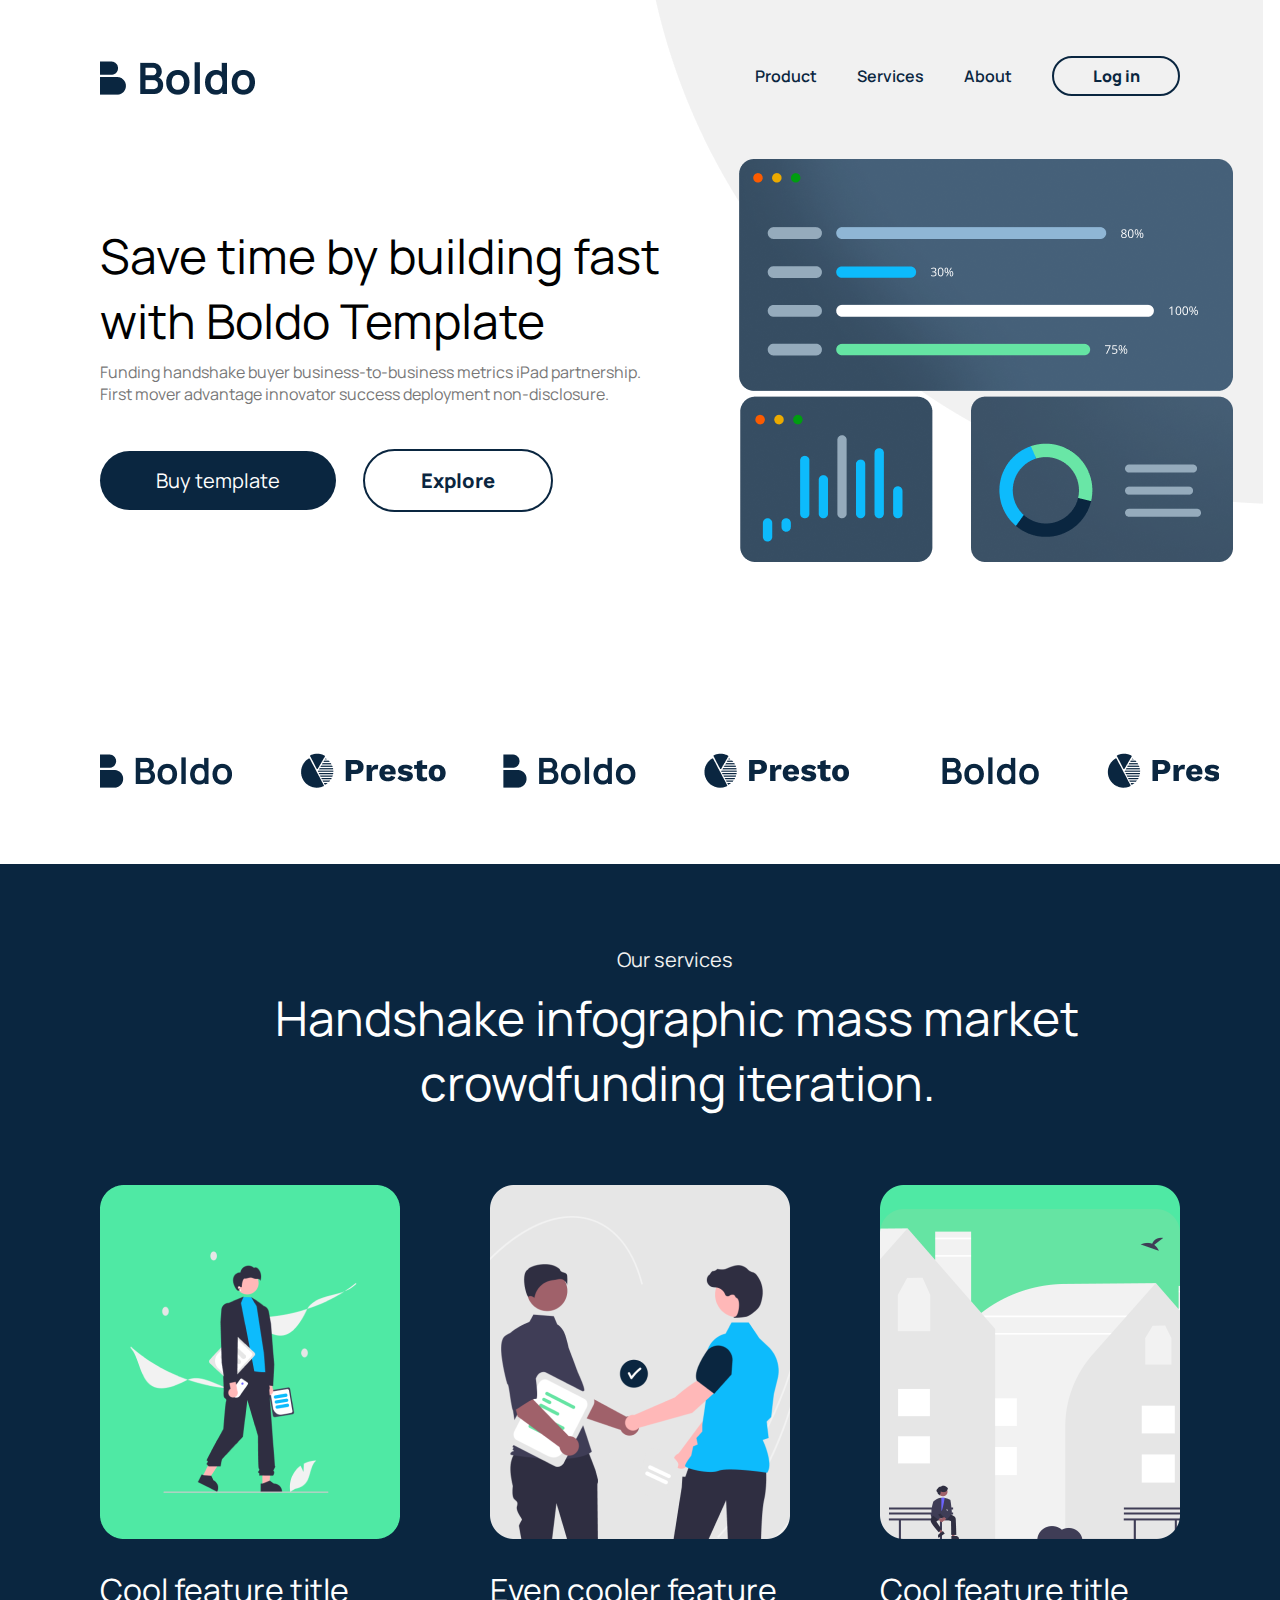
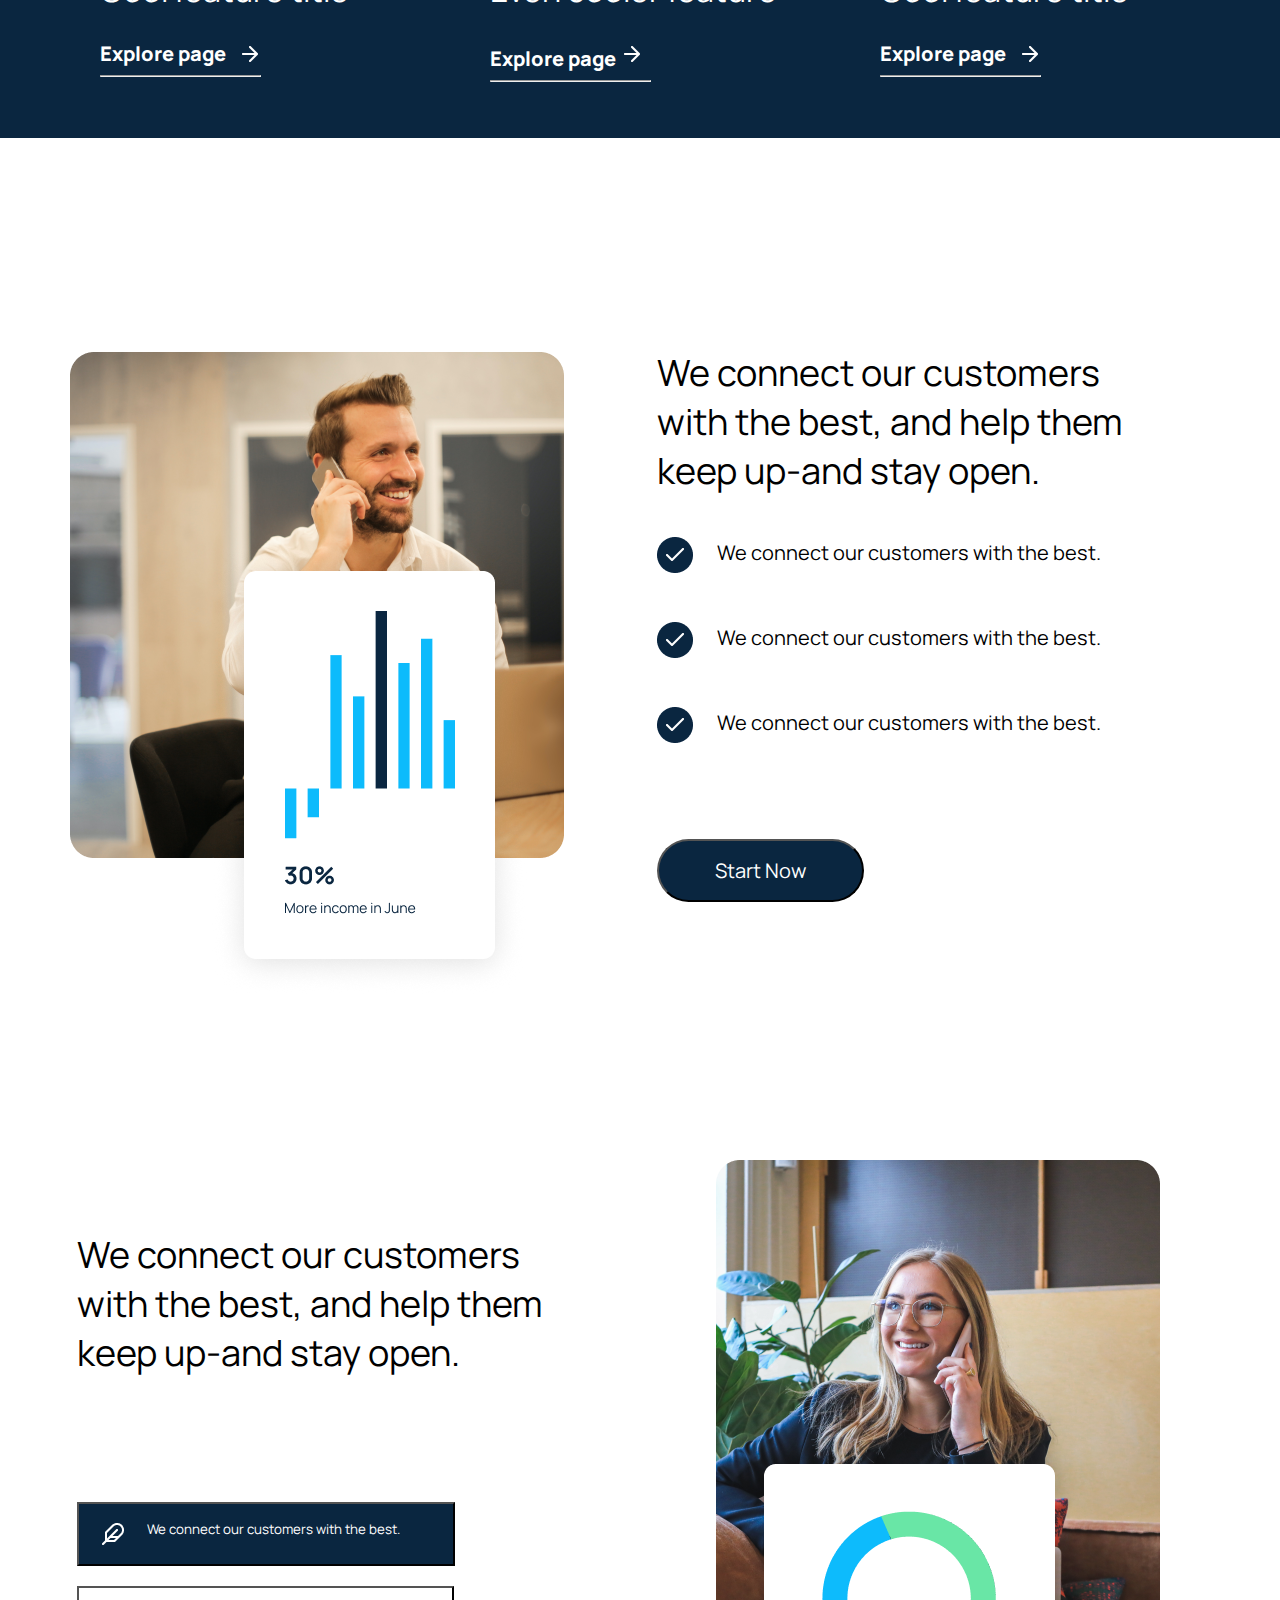
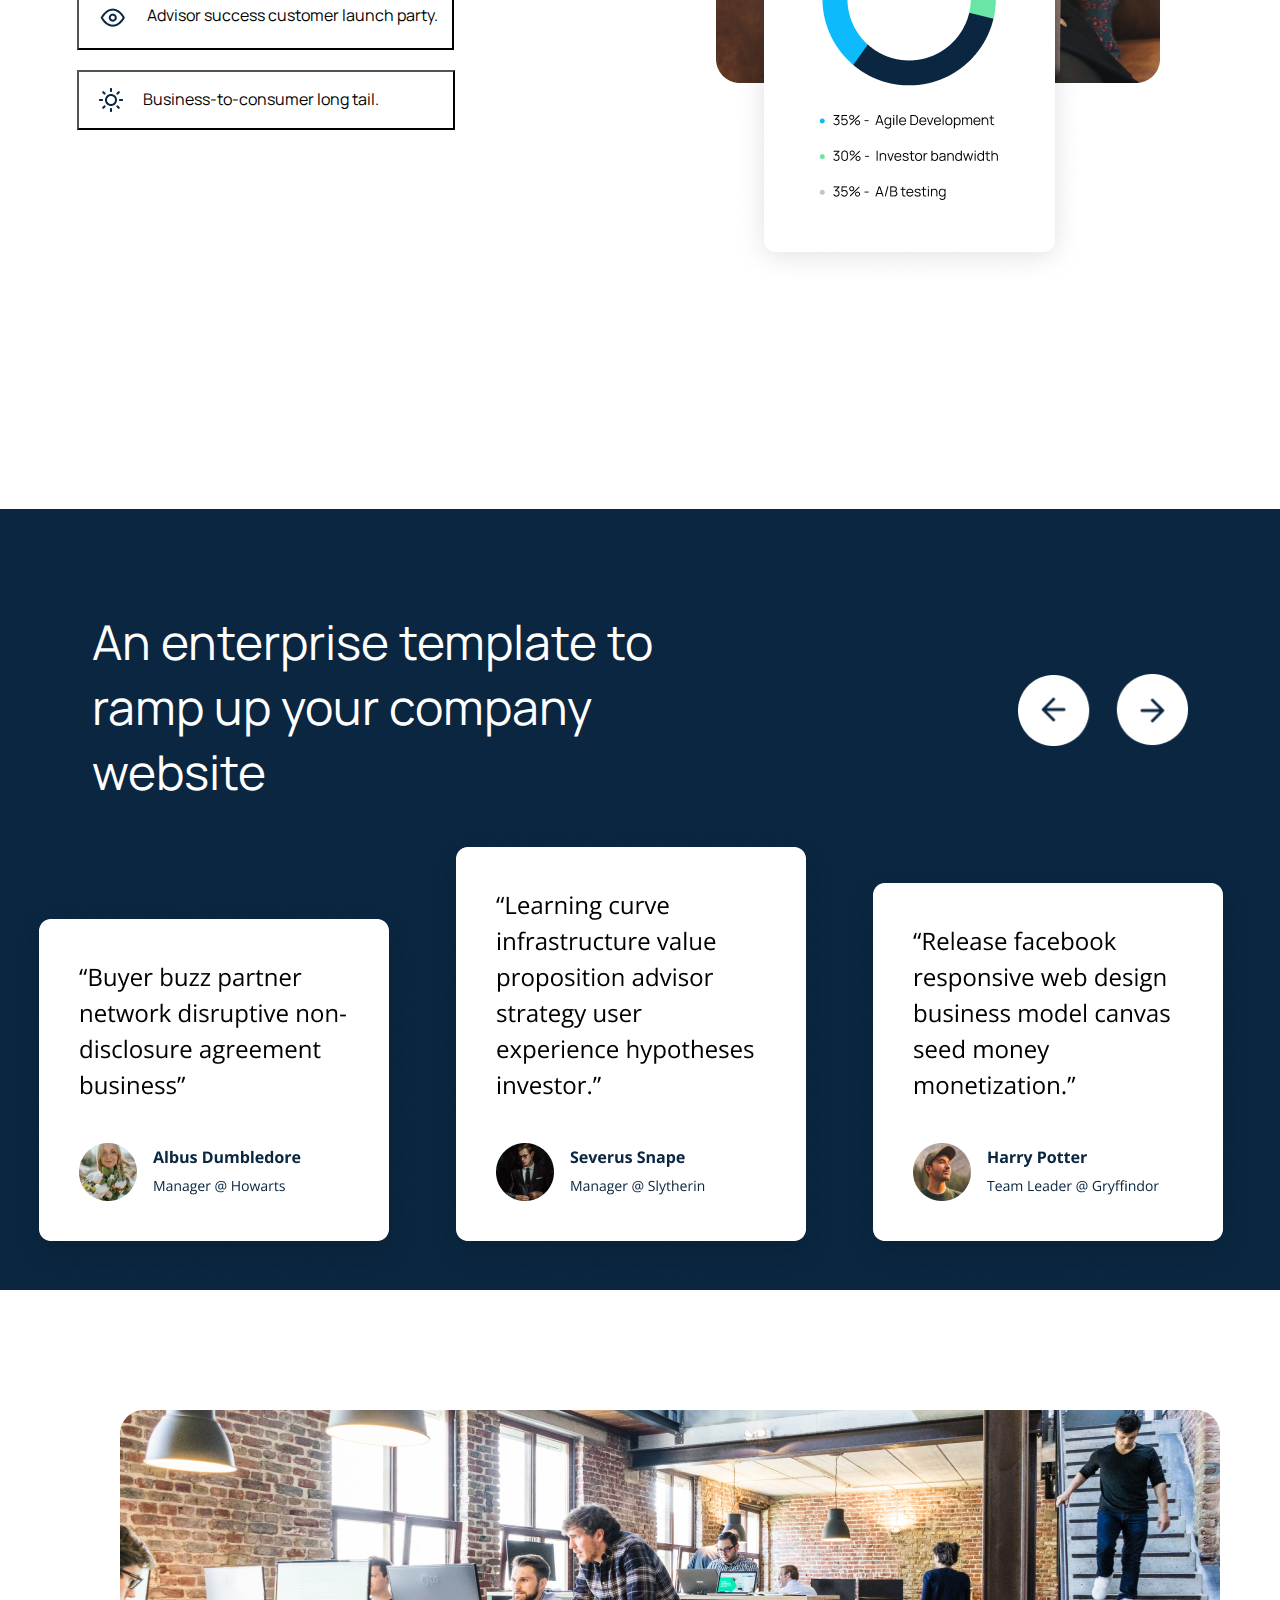
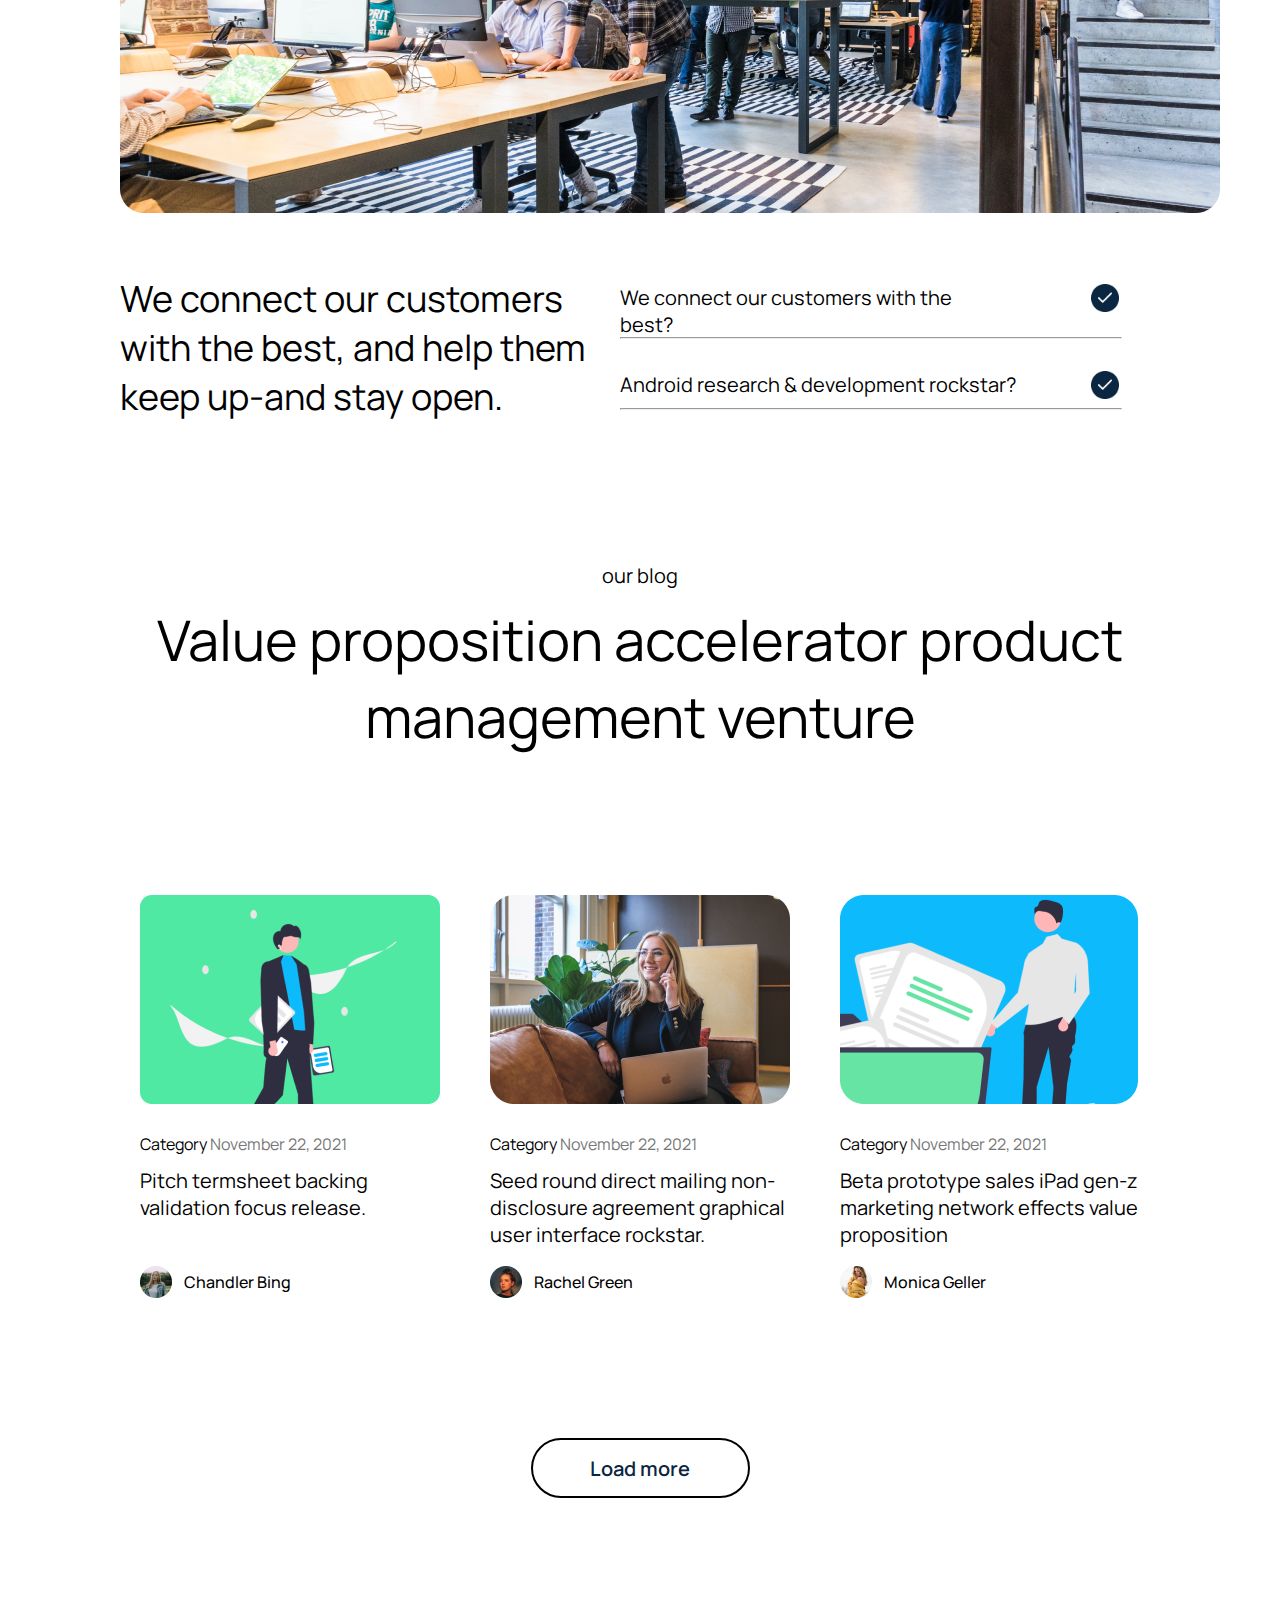
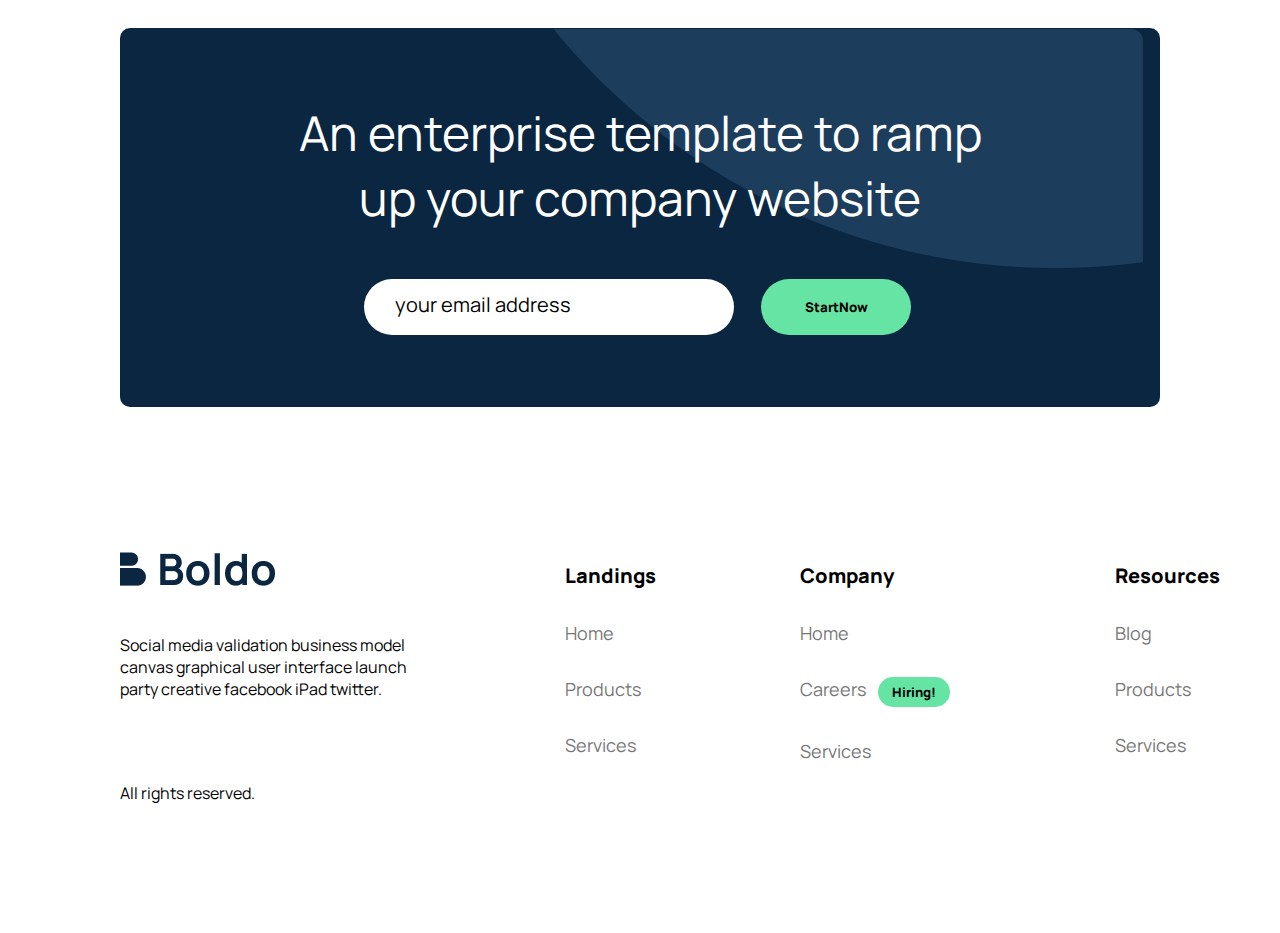
==== index.html @ 2d9e9929 "change file name" ====
<!DOCTYPE html>
<html lang="en">

<head>
    <meta charset="UTF-8">
    <meta name="viewport" content="width=device-width, initial-scale=1.0">
    <title>homepage</title>
    <link rel="stylesheet" href="boldo2.css">
</head>

<body>
    <header>
        <nav>
            <div class="main">
                <a href="baldo.html">
                    <img src="./img/Logo.png" alt="">
                </a>
                <div>
                    <ul>
                        <li><a href="boldoabout.html">Product</a></li>
                        <li><a href="#">Services</a></li>
                        <li><a href="#">About</a></li>
                        <button class="login">Log in</button>
                    </ul>
                </div>
            </div>
        </nav>
        <div class="class">
            <div class="template-info">
                <h4 class="bottom">Save time by building fast with Boldo Template</h4>
                <h6 class="description">Funding handshake buyer business-to-business metrics iPad partnership. First
                    mover advantage innovator success deployment non-disclosure.</h6>
                <div class="buttons">
                    <button class="btn-primary">Buy template</button>
                    <button class="btn-secondary"> <span class="Explore">Explore</span></button>
                </div>
            </div>
            <div class="Return">
                <div class="flex">
                    <img src="./img/percent.png" alt="">
                </div>
                <div class="fline">
                    <div class="About">
                        <img src="./img/blue-box.png" alt="" class="font">
                        <img src="./img/green-cricle.png" alt="" class="cricle">
                        <img src="./img/vector.png" alt="" class="vector">
                    </div>
                    <div class="img-flex ">
                        <img src="./img/frame-cricle.png" alt="">
                    </div>
                </div>
            </div>
        </div>
        <div class="none">
            <img src="./img/boldo-presto.png" alt="">
        </div>
    </header>
    <section class="backcolor">
        <div class="services">
            <div class="side">
                <h5 class="tool">Our services</h5>
                <h1 class="agree">Handshake infographic mass market crowdfunding iteration.</h1>
            </div>
        </div>
        <div class="option">
            <div class="">
                <img src="./img/feture.png" alt="">
                <h1 class="scott">Cool feature title</h1>
                <div class="deployment">
                    <h5 class="space">Explore page</h5>
                    <img src="./img/arrow-right.png" alt="" class="arrow">
                </div>
                <hr class="hr">

            </div>
            <div>
                <img src="./img/cooler-feature.png" alt="">
                <h1 class="scott">Even cooler feature</h1>
                <div class="deployment">
                    <h5 class="space">Explore page</ph5>
                    <img src="./img/arrow-right.png" alt="" class="arrow">
                </div>
                <hr class="hr">
            </div>

            <div>
                <img src="./img/Cool-feature .png" alt="">
                <h1 class="scott">Cool feature title</h1>
                <div class="deployment">
                    <h5 class="space">Explore page</h5>
                    <img src="./img/arrow-right.png" alt="" class="arrow">
                </div>
                <hr class="hr">
            </div>
        </div>
    </section>
    <section class="text-left">

        <div>
            <div class="customers">
                <span>
                    <img src="./img/Rectangle-speak.png" alt="" class="position">
                    <img src="./img/more-income.png" alt="" class="stay">
                </span>
                <span>
                    <h2 class="income">We connect our customers with the best, and help them keep up-and stay open.</h2>
                    <div class="atom">
                        <img src="./img/right.png" alt="" class="pb">
                        <h4 class="flexs"> We connect our customers with the best.</h4>
                    </div>
                    <div class="atom">
                        <img src="./img/right.png" alt="" class="pb">
                        <h4 class="flexs"> We connect our customers with the best.</h4>
                    </div>
                    <div class="atom">
                        <img src="./img/right.png" alt="" class="pb">
                        <h4 class="flexs"> We connect our customers with the best.</h4>
                    </div>
                    <button class="loginbt">Start Now</button>
                </span>
            </div>
        </div>

    </section>
    <br> <br>
    <br>
    <br>
    <section>
        <div class="margin">
            <div class="contect">
                <div>
                    <h4 class="customer">We connect our customers with the best, and help them keep up-and stay open.</h4>
                </div>
                <div>
                    <img src="./img/Group 281.png" alt="" class="alt">
                </div>
            </div>      
            <div class="relative">
                <button class="src"><img src="./img/star.png" alt="" class="seed">
                    <h4 class="best">We connect our customers with the
                        best.</h4>
                </button>

                <button class="Advisor"><img src="./img/blue-eyes.png" alt="" class="seed">
                    <h4 class="consumer">Advisor success customer launch party.</h4>
                </button>

                <button class="ask"><img src="./img/sun.png" alt="" class="seed">
                    <h4 class="consumer">Business-to-consumer long tail.</h4>
                </button>
            </div>
        </div>

    </section>
    <section class="group">
        <div class="png">
            <p class="ramp">An enterprise template to ramp up your company website</p>
            <img src="./img/arrow-left.png" alt="">

        </div>
        <div class="fix">
            <img src="./img/albus-dumbledore.png" alt="">
            <img src="./img/severus-snape.png" alt="">
            <img src="./img/harry-potter.png" alt="">
        </div>
    </section>
    <section class="logo">
        <div>
            <img src="./img/working-img.png" alt="">
        </div>
        <div class="bich">
            <div>
                <h5 class="our">We connect our customers with the best, and help them keep up-and stay open.</h5>

            </div>
            <div>
                <div class="best">
                    <h4 class="href">We connect our customers with the best?</h4>
                    <img src="./img/right.png" alt="" class="nav">

                </div>
                <hr class="linespace">
                <div class="best">
                    <h4 class="hrefs">Android research & development rockstar? </h4>
                    <img src="./img/right.png" alt="" class="naveber">

                </div>
                <hr class="linespace">
            </div>
        </div>
    </section>
    <section>
        <div>
            <span class="file ">
                <h4 class="top-size">our blog</h4>
                <h1 class="size">Value proposition accelerator product management venture</h1>
            </span>
        </div>
        <div class="style">
            <div class="styles">
                <img src="img/Category.png" alt="">
                <div class="topflex">
                    <span class="Pitch">Category</span>
                    <span class="focus">November 22, 2021</span>

                </div>
                <h4 class="part">Pitch termsheet backing validation focus release.</h4>

                <div class="bing">
                    <img src="img/chandler.png" alt="">
                    <span class="round">Chandler Bing</span>
                </div>
            </div>

            <div class="styles">

                <img src="img/Category-mam.png" alt="">
                <div class="topflex">
                    <span class="Pitch">Category</span>
                    <span class="focus">November 22, 2021</span>

                </div>
                <h6 class="part">Seed round direct mailing non-disclosure agreement graphical user interface rockstar.
                </h6>
                <div class="bing">
                    <img src="img/rachel-green.png" alt="">
                    <span class="round">Rachel Green</span>
                </div>
            </div>
            <div>

                <img src="img/article.png" alt="">
                <div class="topflex">
                    <span class="Pitch">Category</span>
                    <span class="focus">November 22, 2021</span>

                </div>
                <h6 class="part">Beta prototype sales iPad gen-z marketing network effects value proposition</h6>
                <div class="bing">
                    <img src="img/monica-geller.png" alt="">
                    <span class="round">Monica Geller</span>
                </div>
            </div>

        </div>
        <div class="contect1">
            <button class="Load-more">Load more</button>
        </div>
    </section>
    <section class="ramps">
        <div class="wrapper"></div>
        <div class="template">
            <span>
                <h1 class="website">An enterprise template to ramp up your company website</h1>
            </span>
            <div class="center">
                <span class="radius1">
                    <input type="your email address" placeholder="your email address" class="radius1">
                    <button class="radius2">StartNow</button>
                </span>
            </div>
        </div>
    </section>
    <footer class="aline-text">
        <div class="footer">
            <div class="Learninge">
                <a href="boldo2.html">
                    <img src="./img/Logo.png" alt="">
                </a>
                <p class="width-p">Social media validation business model canvas graphical user interface launch party
                    creative facebook iPad twitter.</p>
                <span>All rights reserved.</span>
            </div>
            <div class="top">
                <h2 class="padding">Landings</h2>
                <ul>
                    <li class="weight">Home</li>
                    <li class="weight">Products</li>
                    <li class="weight">Services</li>
                </ul>
            </div>
            <div class="top">
                <h2 class="padding">Company</h2>
                <ul>
                    <li class="weight"> Home</li>
                    <li class="weight aline3">Careers <span class="green-1"> Hiring!</span></li>
                    <li class="weight">Services</li>
                </ul>
            </div>
            <div class="top gap">
                <h2 class="padding">Resources</h2>
                <ul>
                    <li class="weight">Blog</li>
                    <li class="weight">Products</li>
                    <li class="weight">Services</li>
                </ul>
            </div>
        </div>
    </footer>
</body>

</html>
---- boldo2.css ----
@import url('https://fonts.googleapis.com/css2?family=Manrope:wght@200..800&display=swap');

* {
    font-family: "Manrope", sans-serif;
    font-weight: normal !important;
    margin: 0;
    padding: 0;
}
header {
    padding: 56px 100px;
    background-color: #ffffff;
    position: relative; 
}
.main {
    display: flex;
    justify-content: space-between;
    position: relative;
}

.main ul {
    display: flex;
    list-style: none;
    align-items: center;
}

.main ul li a{
    padding-right: 40px;
    margin-top: 5px;
    font-size: 16px;
    color:  #0A2640;
    text-decoration: none;
    font-weight: 600 !important;
}
 .services {
    justify-content: center;
    text-align: center;
    display: flex;
}
.side {
    width: 60%;
}
.tool {
    margin-bottom: 12px;
    font-size: 20px;
     color: #F1F1F1;
     margin-top: 82px;
    padding-left: 70px;
 }
 .agree {
    font-size: 48px;
    width: 842px;
    height: 144px;
    color: #FFFFFF;
}

 .logo h1 {
    font-size: 2rem;
    font-weight: bold;
}

.template-info{
    padding-top: 120px;
}
.buttons {
    margin-top: 2rem;
}

.btn-primary {
    padding: 16px 56px;
    background-color: #0A2640;;
    color: white;
    font-size: 20px;
    border-radius: 55px;
    border: none;
}

.btn-secondary {
    background-color: transparent;
    border: 2px solid #0A2640;
    color: #0A2640;
    padding: 16px 56px;
    border-radius: 44px;
    margin-left: 24px;
}
 
.aline{
    display: flex;
    justify-content: space-between;
    align-items: center;
    padding: 20px;
  
    color: white;
}  
.bottom{
    width: 567px;
    height: 138px;
    font-size: 48px;
    color: #000000;
}
.description{
    font-size: 16px;
    width: 555px;
    height: 56px;
    font-weight: 400 !important;
    color: #777777;
}
.fline{
    display: flex;
    justify-content: space-between;
}
.font{
    position:absolute;
}
.cricle{
    position: relative;
    top: -78px;
    left: 16px;

}
.vector{
    position: relative;
    top: 38.58px;
    right: 27.9px;
}
.font{
    margin-left: 1px;
}
.class{
display: flex;
}
.login{
    border: 2px solid #0A2640;
    border-radius: 24px;
    height: 40px;
    width: 128px;
    font-size: 16px;
    font-weight: 800 !important;
    color: #0A2640;
    background-color: transparent;
}
.flex{
    padding-top: 56px;
    padding-left: 72px;
}
.About{
    padding-left: 72px;

}
.aline{
    display: flex;
    justify-content: space-between;
}
.none{
    padding-top: 92px;
}
header::before{
    position: absolute;
    content: url(./img/bg-shap.png);
    top: 0px;
    left: 640px;

}
.Return{
    position: relative;
}
.option {
    display: flex;
    justify-content: space-between;
    margin: 0px 100px;
    padding: 56px 0px;

}

.option-1 {
    color: #777777;
    font-size: 20px;
    padding-top: 12px;
}
.hr{
    width: 159px;
    color: #FFFFFF;
}
.backcolor{
    background-color: #0A2640;
}
.scott{
    color: #FFFFFF;
    padding-bottom: 28px;
    padding-top: 24px;
}
.space{
    color: #FFFFFF;
    font-size: 20px;
    font-weight: 800 !important;
    padding-right: 12px;
    padding-bottom: 8px;
}
.position{
    position: absolute;
}
.stay{
    position: relative;
    top: 191px;
    left: 142px;
}
.flexs{
    font-size: 20px;
    width: 493px;
    padding-top: 20px;
    padding-left: 24px;

}
.customers {
    display: flex;
    align-items: center;
    justify-content: space-between;
}
.text-left{
margin: 120px 70px;
}
.income{
    font-size: 36px;
    width: 493px;
    height: 164px;
    padding-top: 90px;
}
.atom{
    display: flex;
    align-items: center;
    
    padding-bottom: 24px;
}
.pb{
    padding-top: 25px;
}
.flex2{
    font-size: 20px;
    width:387px;
    height:37px;
    color: #000000;
    padding-left: 24px;
    padding-top: 10px;
}
.loginbt{
    border-radius: 64px;
    padding: 16px 56px;
    background-color: #0A2640;
    color: #FFFFFF;
    font-size: 20px;
    margin-top: 72px;
}
.customer{
    font-size: 36px;
    width: 493px;
    height: 164px;
}
.margin{
    margin: 120px 120px 379px 77px;
}
.best{
    color: #FFFFFF;
}
.consumer{
    font-size: 16px;
}
.src{
    background-color: #0A2640;
    display: flex;
    padding: 16px 53px 16px 0px;
    width: 378px;
}
.Advisor{
    background-color: #FFFFFF;
    display: flex;
    padding: 16px 14px 16px 0px; 
    margin-top: 20px;
}
.ask{
    background-color: #FFFFFF;
    display: flex;
    padding: 16px 74px 16px 0px;
    margin-top: 20px;
}
.seed{
    padding: 0px 20px 0px;
}
.relative{
    padding-top: 64px;
    margin-top: -455px;
}
.contect{
    display: flex;
    justify-content: space-between;
}
.alt{
    margin-top: -70px;
}
.ramp{
    font-size: 48px;
    width: 716px;
    height: 139px;
    padding-bottom: 72px;
    color: #FFFFFF;
}
.png img{
    padding: 65px 0px 0px 291px;
    width: 172px;
    height: 72px;
}
.png{
  display: flex;
  margin: 0px 92px 0px;
  padding-top: 100px;


}
.fix{
    margin: 7px;
}
.group{
    background-color: #0A2640;
}
.logo{
    margin: 120px;
}
.our{
    font-size: 36px;
    width: 500px;
    height: 164px;
  
}
.best{
    display: flex;
}
.nav{
    padding-left: 84px;
    width: 28px;
    height: 28px;
    padding-top: 10px;
}
.naveber{
    padding-left: 32px;
    width: 28px;
    height: 28px; 
}
.href{
    font-size: 20px;
    width: 387px;
    height: 37px;
    padding-bottom: 16px;
    padding-top: 10px;
    color: #000000;
}
.linespace{
    width: 500px;
    color: #C4C4C4;
    margin-bottom: 32px;
}
.hrefs{
    width: 439px;
    height: 37px;
    font-size: 20px;
    color: #000000;
}
.bich{
    display: flex;
    padding-top: 56px;
}
.file {
    text-align: center;
    /* padding-top: 40px; */

}
.top-size {
    font-size: 20px;
}
.size {
    font-size: 56px;
    margin: 12px 0px 62px;
}
.style{
 display: flex;
 justify-content: space-between;       
    margin: 140px;
}
.styles{
    padding-right: 50px;
}
.topflex{
 padding-top: 24px;
}

.pitch{
    font-weight: 600 !important;
    padding-right: 12px;
    color: #0A2640;
}
.focus{
    color: #777777;
}
.part{
    padding-top: 12px;
    font-size: 20px;
    width: 300px;
    height: 99px;
}
.bing{
    display: flex;
    align-items: center;
}
.round{
    padding-left: 12px;
    font-size: 16px;
    font-weight: 500 !important;
}
.contect1{
    justify-content: center;
    display: flex;
    margin-top: 96px;
}
.Load-more{
    border: 2px solid black;
    border-radius: 33px;
    height: 60px;
    width: 219px;
    background-color: white;
    font-weight: 600 !important;
    font-size: 20px;
    color: #0A2640;
}
.ramps{
    margin: 120px;
}
.wrapper {
    position: relative;
    height: 10px;
    width: 20px;
}
.wrapper::before {
    position: absolute;
    content: url(./img/postion-img.png);
    top: 11px;
    left: -177px;

}
.template {

    text-align: center;
    background-color: #0A2640;
    color: white;
    border-radius: 10px;
    padding: 72px 0px;
    width: 100%;

}
.template span {
    position: relative;
}
.website {
    font-size: 48px;
    padding: 0px 40px 40px;
    width: 716px;
    margin: auto;
    height: 139px;
}
.radius1::placeholder{
    font-size: 18px;
    color: #000;
}
.radius1::placeholder {
    font-weight: 400 !important;
    font-size: 20px;
    color: #000;
}
.radius1 {
    border-radius: 70px;
    list-style: none;
    border: none;
    width: 327px;
    height: 32px;
    padding: 12px 12px 12px 31px;
    margin-right: 24px;
}
.radius2 {
    border-radius: 120px;
    width: 150px;
    height: 56px;
    background-color: #65E4A3;
    font-weight: 800 !important;
    border: none;
}
.aline-text{
    margin: 0px 60px 0px 20px;
}
.footer {
    display: flex;
    justify-content: space-between;
    padding-top: 20px;
    width: 1200px;
    height: 386px;

}
.Learninge {
    margin-left: 100px;
}
.width-p {
    width: 300px;
    height: 84px;
    margin: 40px 0px 64px;
}
.top {
    padding-top: 15px;
}
.top ul li {
    list-style: none;
    padding-bottom: 32px;
}
.padding {
    padding-bottom: 32px;
    font-weight: 800 !important;
    font-size: 20px;
}
.weight {
    color: #777777;
    font-size: 18px;
  
}
.aline3{
    display: flex;
    padding-right: 20px;
 }
 .green-1{
    background-color: #65E4A3;
    color: #000;
    border-radius: 24px;
    font-size: 13px;
    height: 30px !important;
    width: 72px;
    display: flex;
    align-items: center;
    justify-content: center;
    font-weight: 800 !important;
    margin-left: 12px;
}
.deployment{
    display: flex;
}
.arrow{
    width: 24px;
    height: 26px;
}
.Explore{
    font-weight: 800 !important;
    font-size: 20px;
    color: #0A2640;
}
.img-flex{
    display: flex;
    justify-content: end;
    margin-bottom: 99px;
    
}
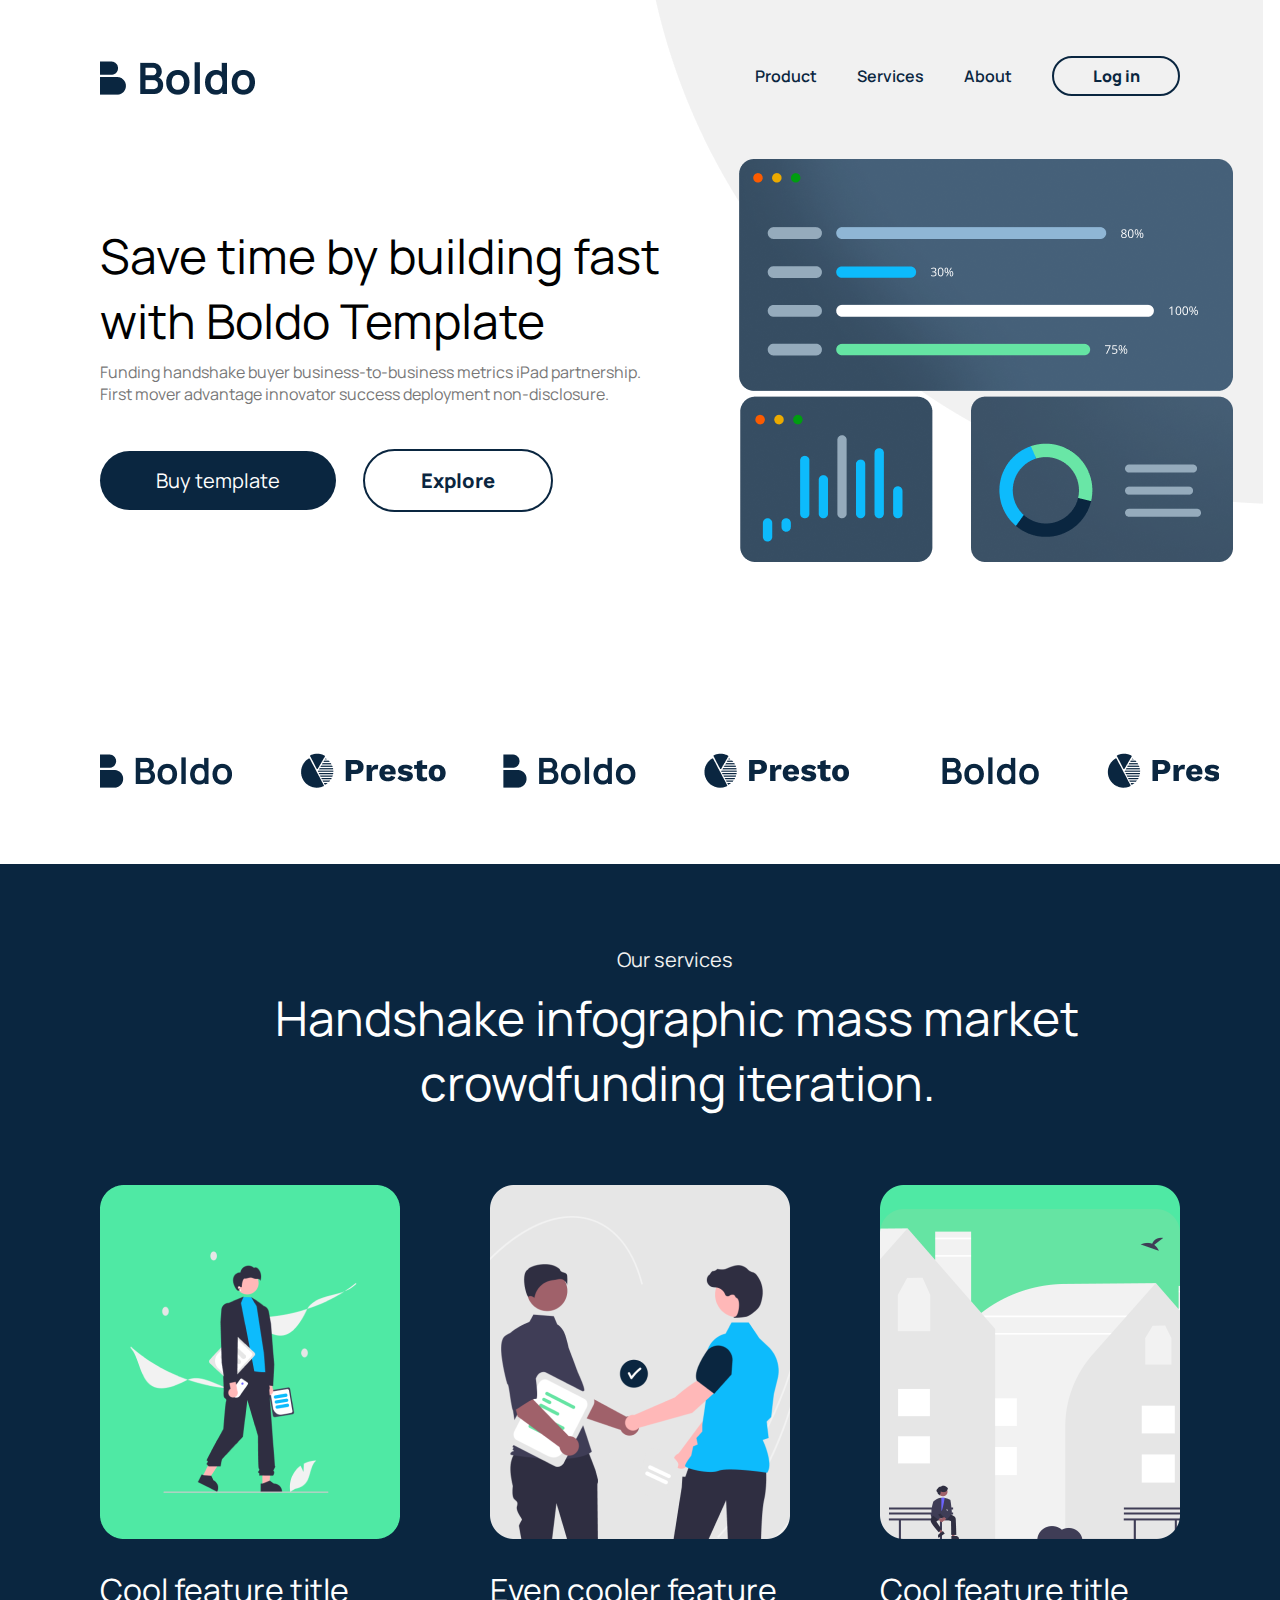
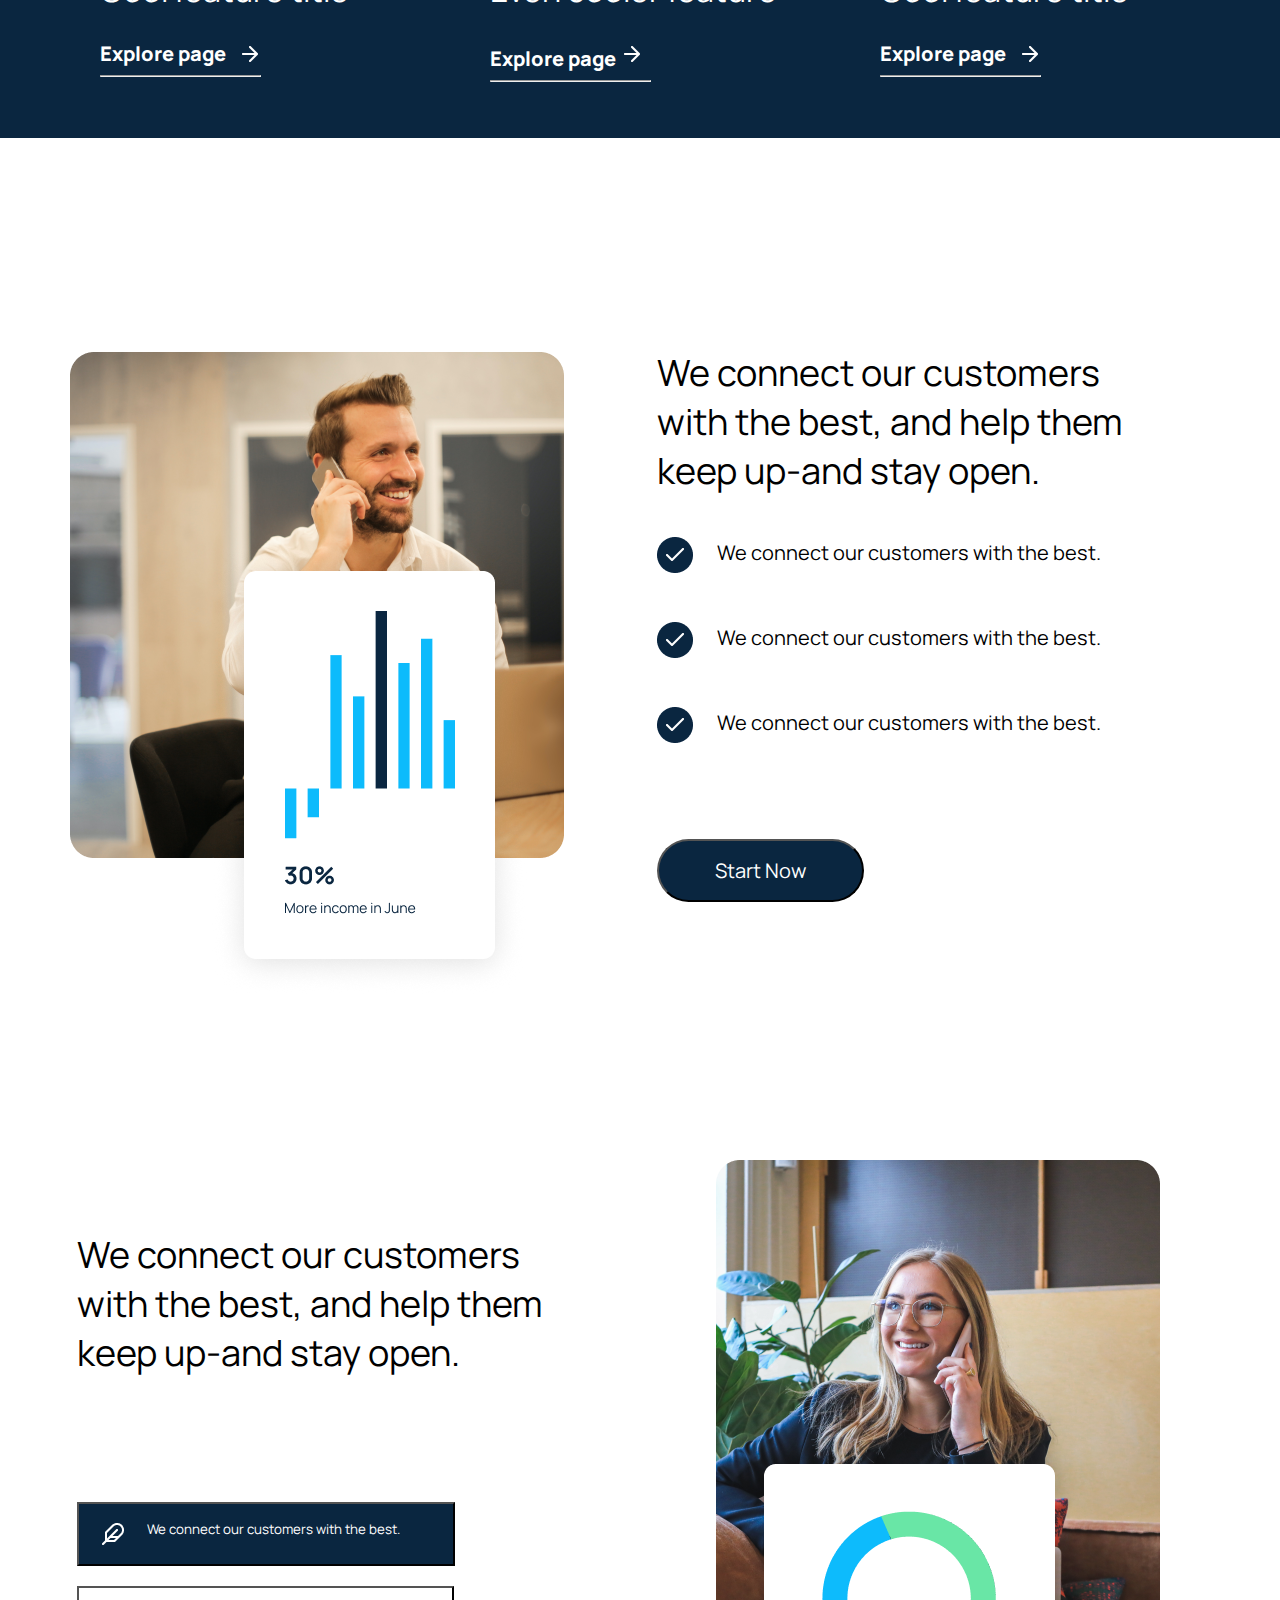
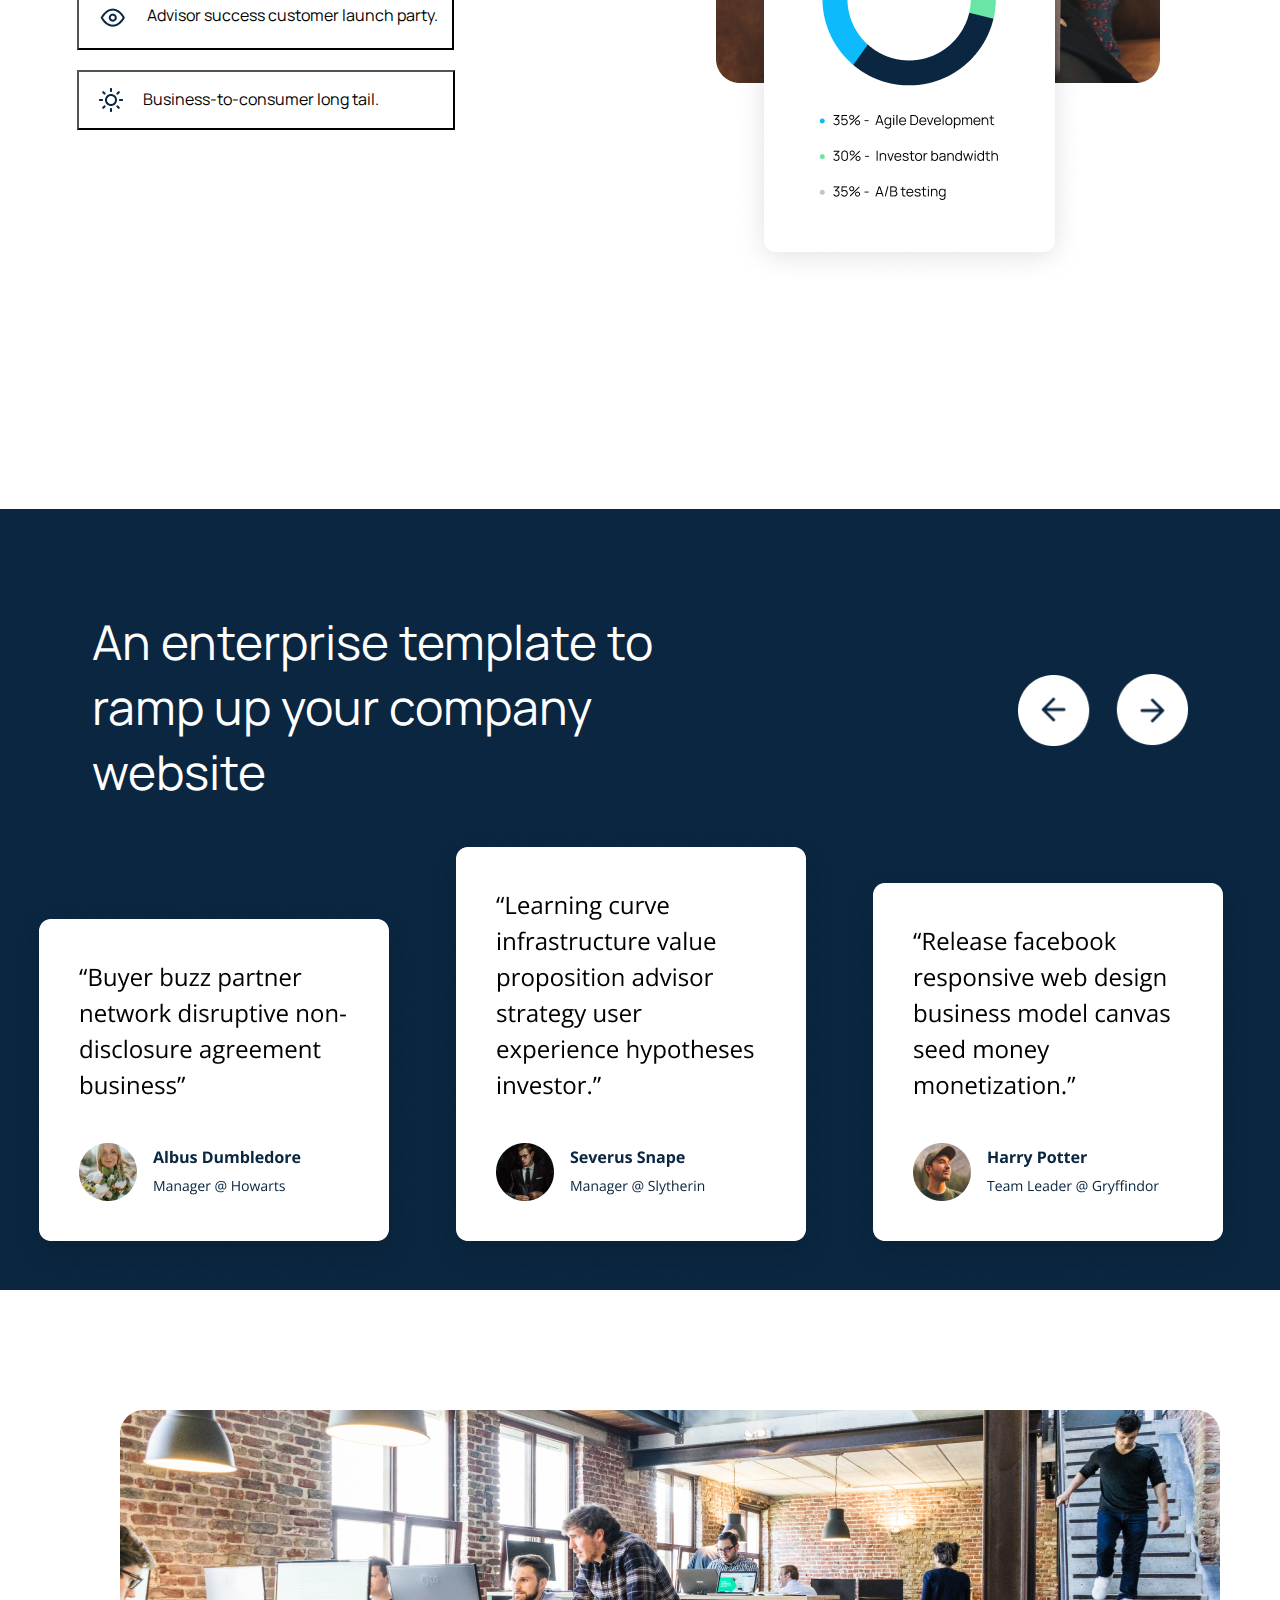
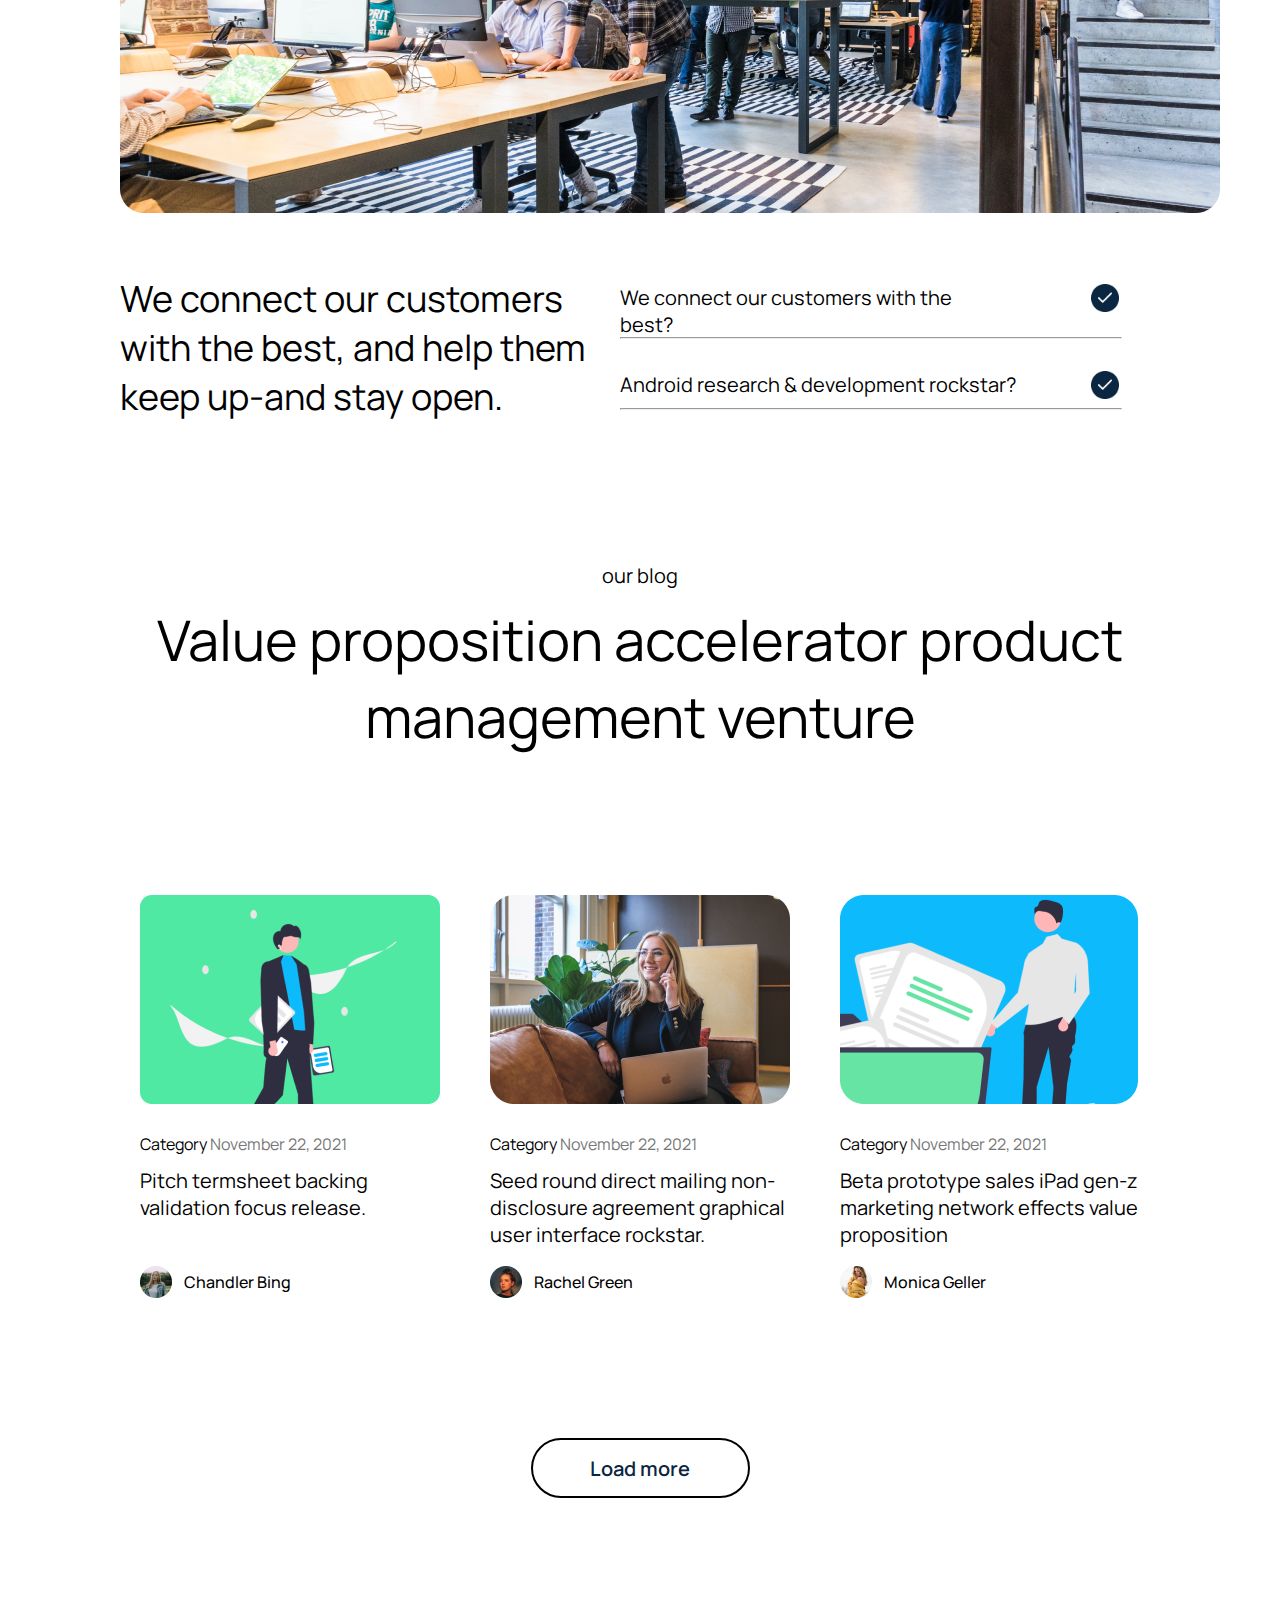
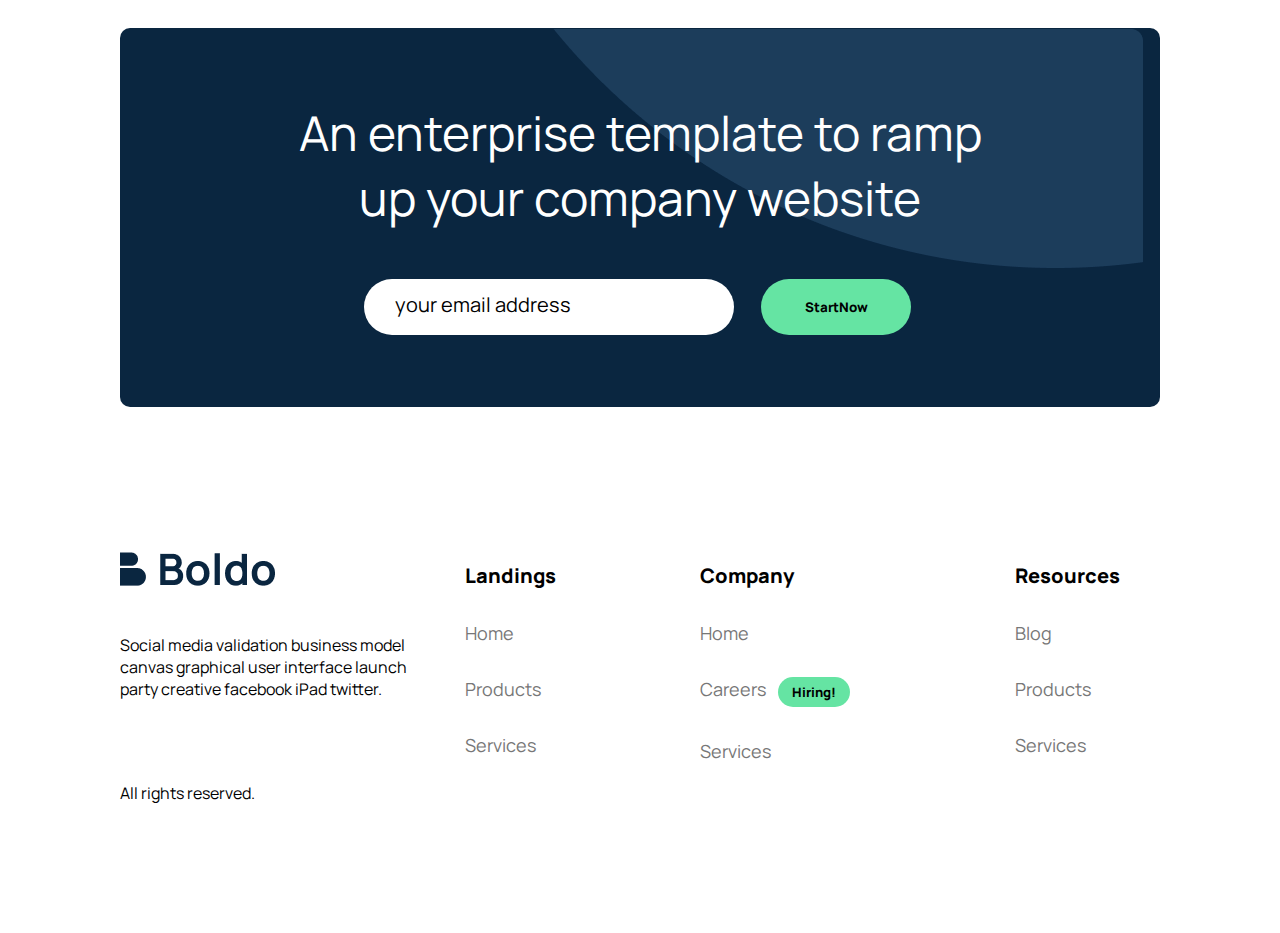
==== commit 76f73663: "add some works" ====
--- a/index.html
+++ b/index.html
@@ -264,7 +264,7 @@
     <footer class="aline-text">
         <div class="footer">
             <div class="Learninge">
-                <a href="boldo2.html">
+                <a href="index.html">
                     <img src="./img/Logo.png" alt="">
                 </a>
                 <p class="width-p">Social media validation business model canvas graphical user interface launch party
--- a/boldo2.css
+++ b/boldo2.css
@@ -5,6 +5,10 @@
     font-weight: normal !important;
     margin: 0;
     padding: 0;
+}
+.container{
+    width: 1200px !important;
+    margin: 0 auto;
 }
 header {
     padding: 56px 100px;
@@ -510,6 +514,7 @@
 }
 .top {
     padding-top: 15px;
+    margin-right: 100px;
 }
 .top ul li {
     list-style: none;
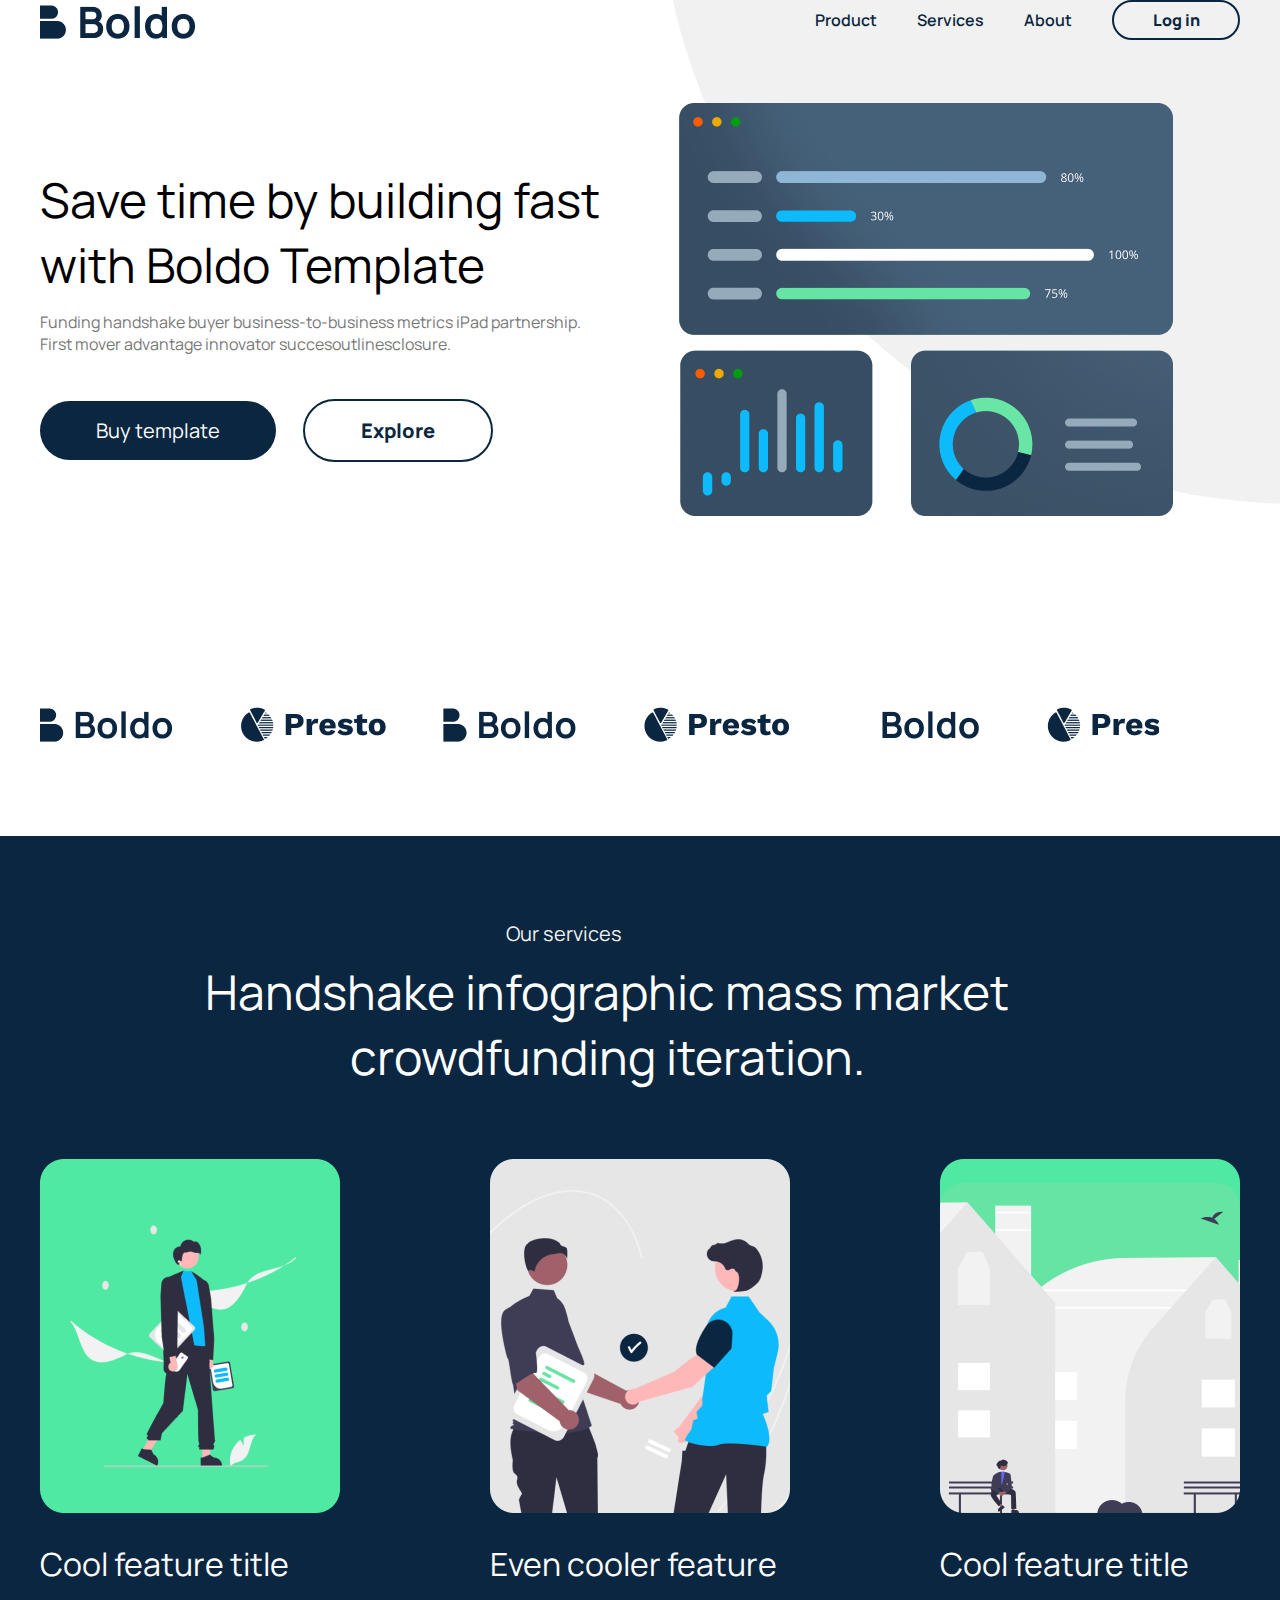
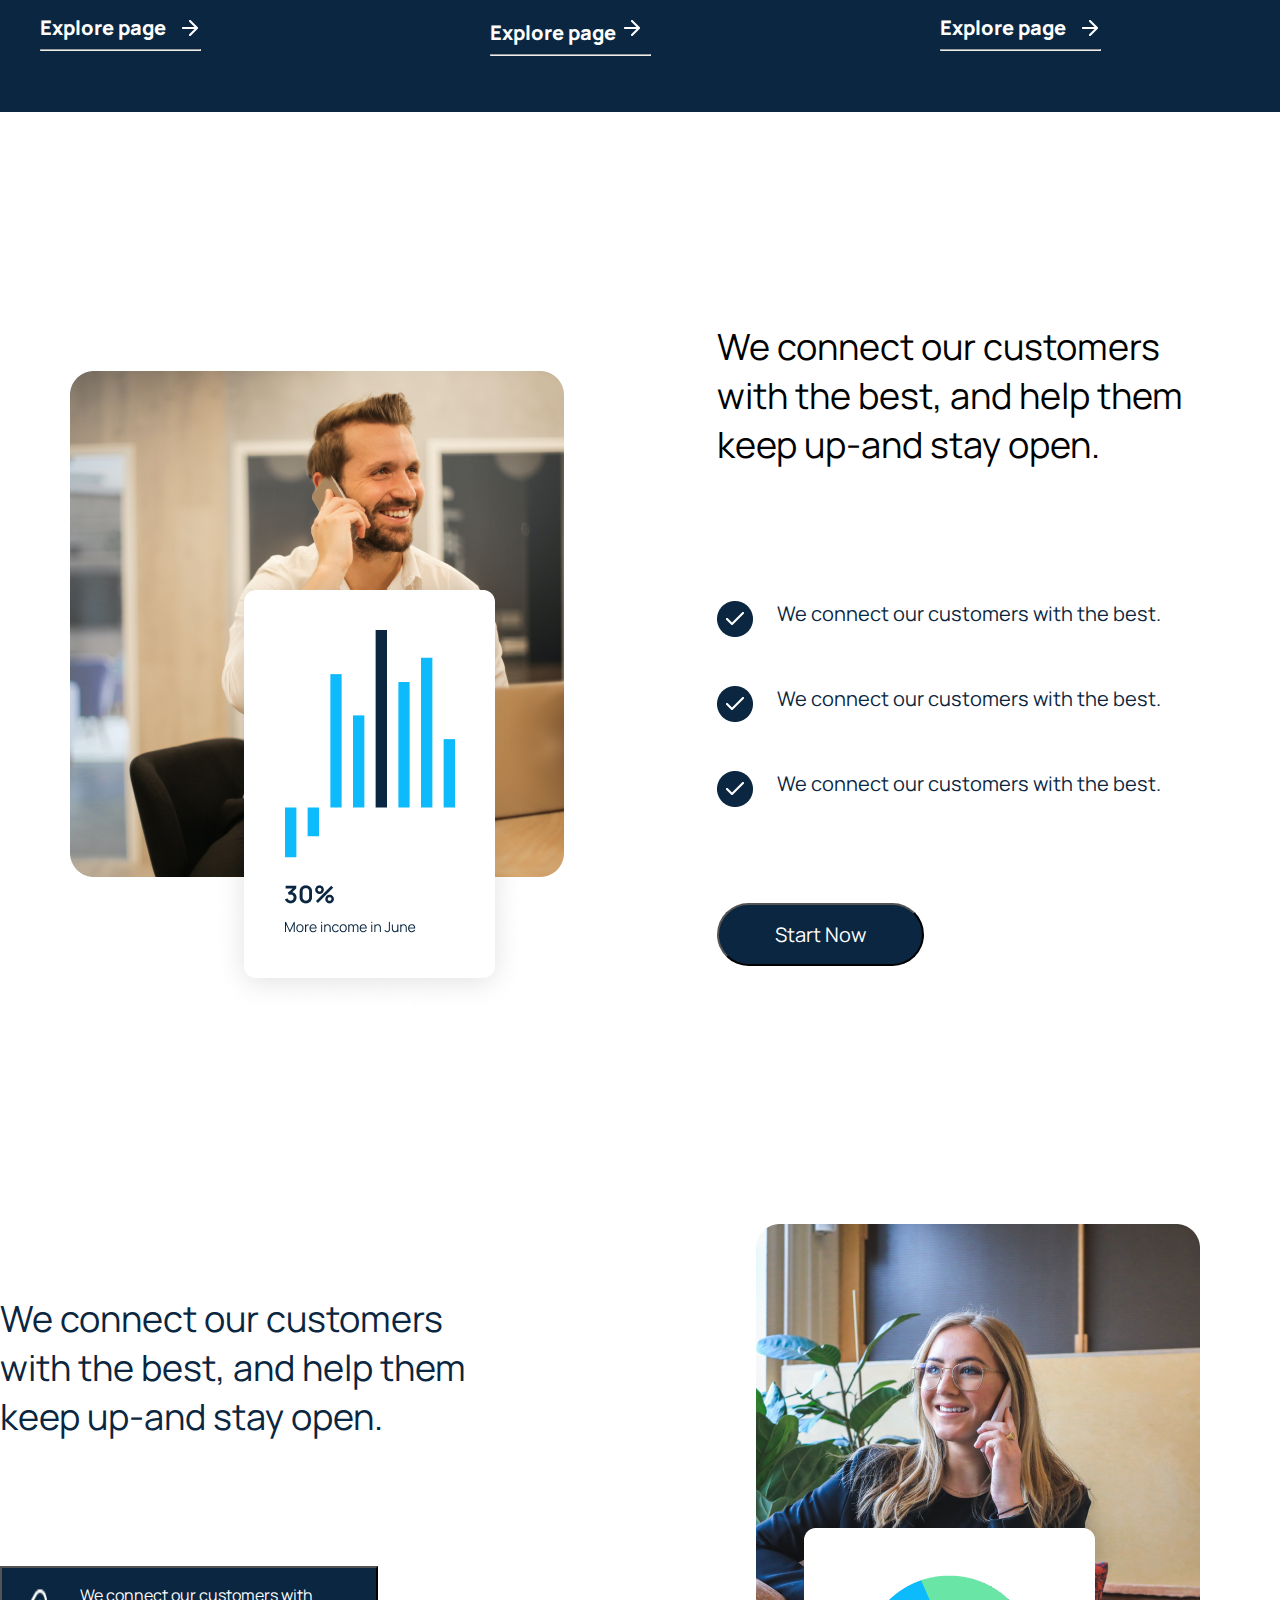
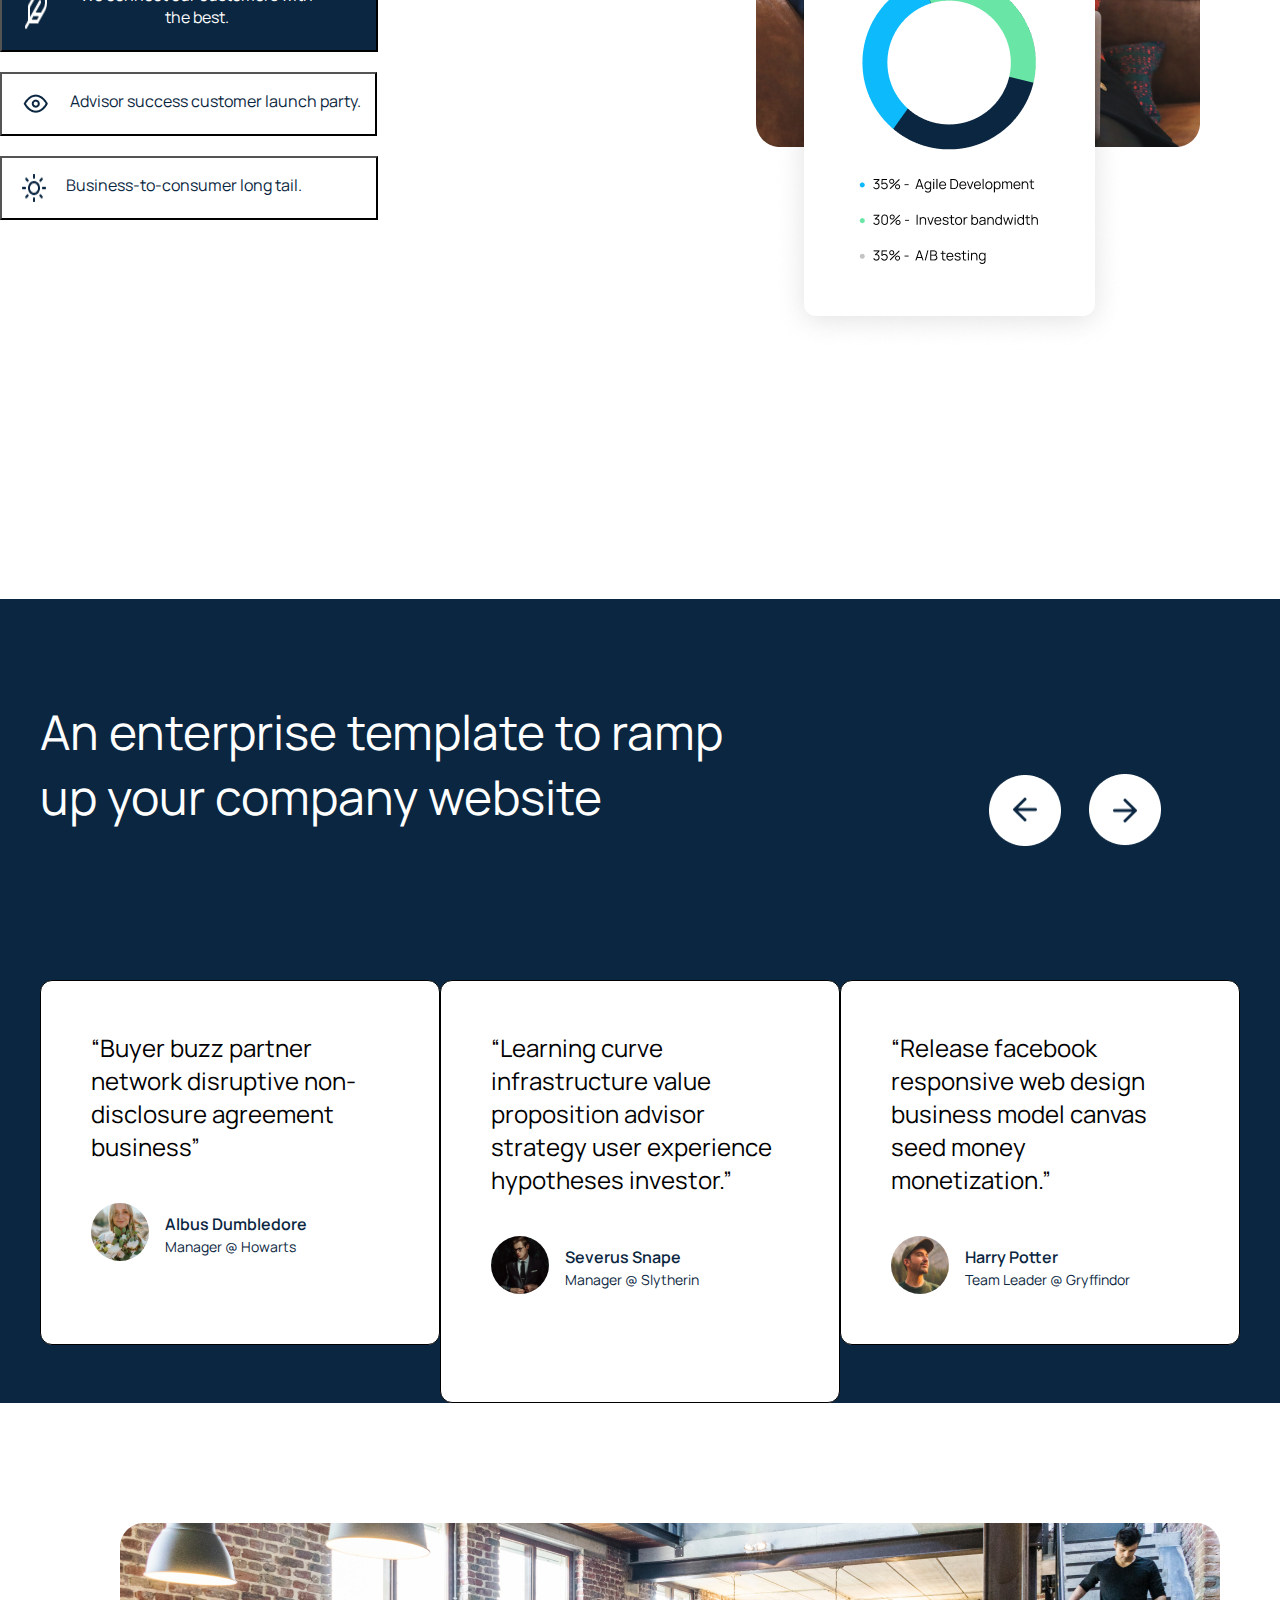
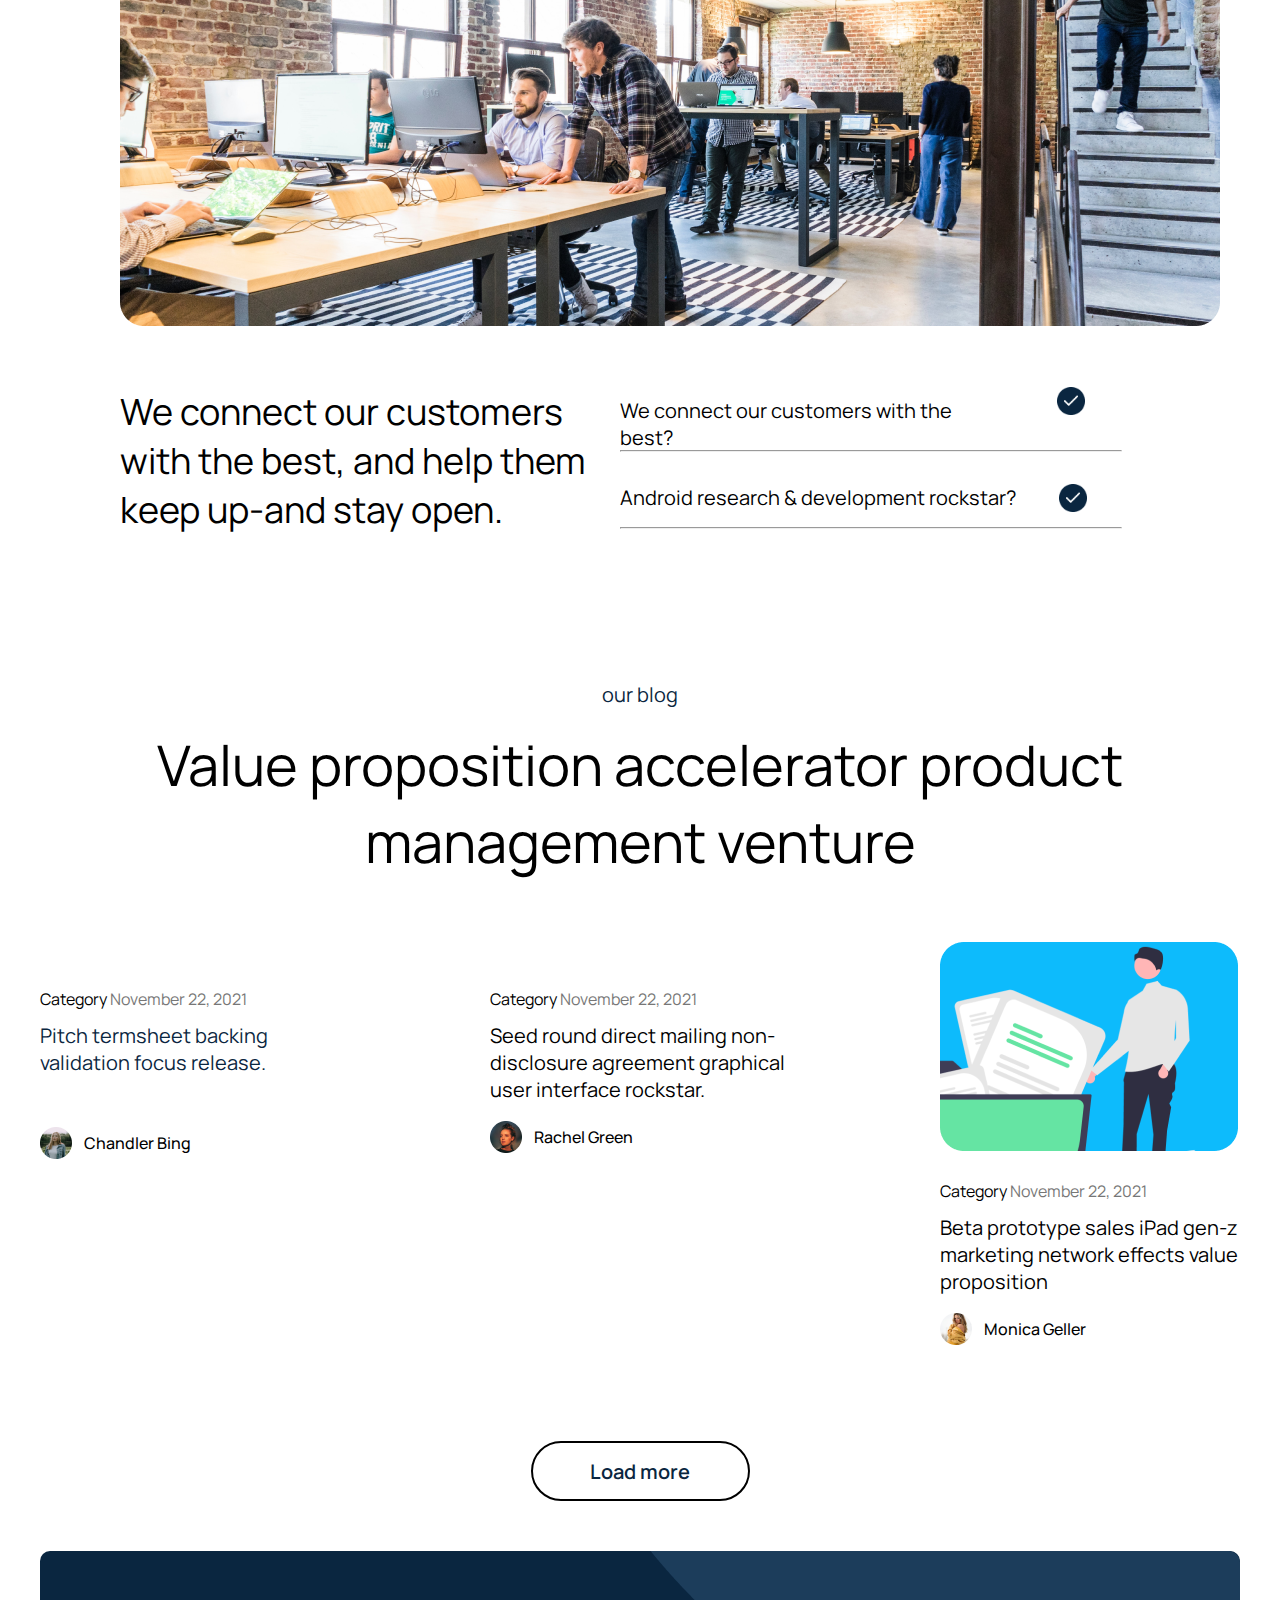
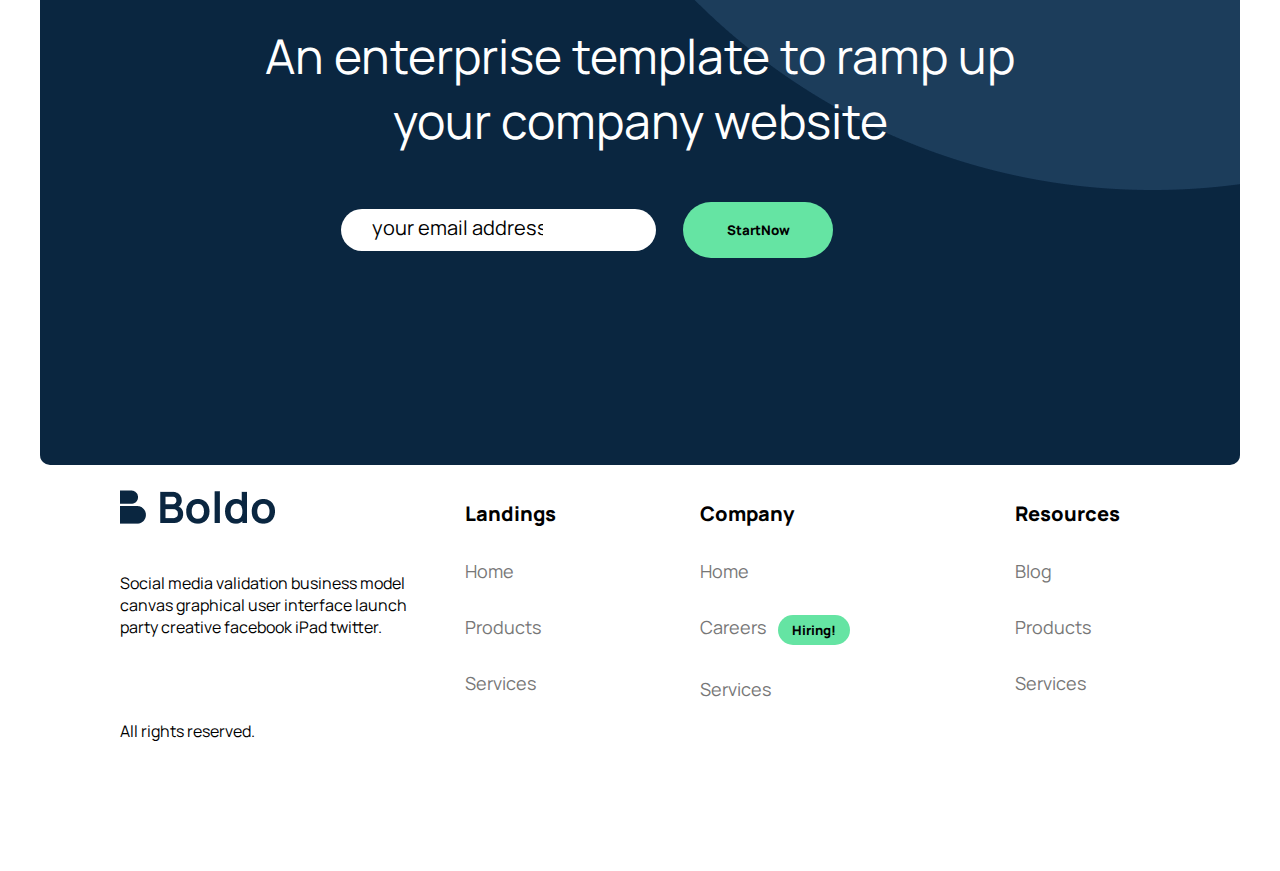
==== commit 678ebd2e: "add some works" ====
--- a/index.html
+++ b/index.html
@@ -6,12 +6,18 @@
     <meta name="viewport" content="width=device-width, initial-scale=1.0">
     <title>homepage</title>
     <link rel="stylesheet" href="boldo2.css">
+    <link
+    href="https://cdn.jsdelivr.net/npm/bootstrap@5.2.3/dist/css/bootstrap.min.css"
+    rel="stylesheet"
+    integrity="sha384-rbsA2VBKQhggwzxH7pPCaAqO46MgnOM80zW1RWuH61DGLwZJEdK2Kadq2F9CUG65"
+    crossorigin="anonymous"
+  />
 </head>
 
 <body>
-    <header>
+    <header class="lorem">
         <nav>
-            <div class="main">
+            <div class="main container"> 
                 <a href="baldo.html">
                     <img src="./img/Logo.png" alt="">
                 </a>
@@ -25,11 +31,12 @@
                 </div>
             </div>
         </nav>
+        <div class="container">
         <div class="class">
             <div class="template-info">
                 <h4 class="bottom">Save time by building fast with Boldo Template</h4>
                 <h6 class="description">Funding handshake buyer business-to-business metrics iPad partnership. First
-                    mover advantage innovator success deployment non-disclosure.</h6>
+                    mover advantage innovator succesoutlinesclosure.</h6>
                 <div class="buttons">
                     <button class="btn-primary">Buy template</button>
                     <button class="btn-secondary"> <span class="Explore">Explore</span></button>
@@ -54,8 +61,10 @@
         <div class="none">
             <img src="./img/boldo-presto.png" alt="">
         </div>
+    </div>
     </header>
-    <section class="backcolor">
+    <section class="backcolor ">
+        <div class="container">
         <div class="services">
             <div class="side">
                 <h5 class="tool">Our services</h5>
@@ -93,10 +102,11 @@
                 <hr class="hr">
             </div>
         </div>
+    </div>
     </section>
     <section class="text-left">
 
-        <div>
+        <div class="container">
             <div class="customers">
                 <span>
                     <img src="./img/Rectangle-speak.png" alt="" class="position">
@@ -104,6 +114,7 @@
                 </span>
                 <span>
                     <h2 class="income">We connect our customers with the best, and help them keep up-and stay open.</h2>
+                    <div class="latest">
                     <div class="atom">
                         <img src="./img/right.png" alt="" class="pb">
                         <h4 class="flexs"> We connect our customers with the best.</h4>
@@ -117,6 +128,7 @@
                         <h4 class="flexs"> We connect our customers with the best.</h4>
                     </div>
                     <button class="loginbt">Start Now</button>
+                </div>
                 </span>
             </div>
         </div>
@@ -126,7 +138,7 @@
     <br>
     <br>
     <section>
-        <div class="margin">
+        <div class="margin container">
             <div class="contect">
                 <div>
                     <h4 class="customer">We connect our customers with the best, and help them keep up-and stay open.</h4>
@@ -153,18 +165,58 @@
 
     </section>
     <section class="group">
+        <div class="container">
         <div class="png">
             <p class="ramp">An enterprise template to ramp up your company website</p>
             <img src="./img/arrow-left.png" alt="">
 
         </div>
-        <div class="fix">
+        <!-- <div class="fix">
             <img src="./img/albus-dumbledore.png" alt="">
             <img src="./img/severus-snape.png" alt="">
             <img src="./img/harry-potter.png" alt="">
-        </div>
-    </section>
-    <section class="logo">
+        </div> -->
+        <div class="outline">
+        <div class="manrope">
+            <div class="partner">
+                <h5 class="place">“Buyer buzz partner network disruptive non-disclosure agreement business”</h5>
+            </div>  
+                <div class="howarts">
+                    <img src="img/albus-dumbledore.svg" alt="">
+                    <div class="albus">
+                    <h5 class="dumbledore">Albus Dumbledore</h5>
+                    <span class="disruptive">Manager @ Howarts</span>
+                </div>
+                </div>
+        </div>
+        <div class="buyers">
+            <div class="partner">
+                <h5 class="place">“Learning curve infrastructure value proposition advisor strategy user experience hypotheses investor.”</h5>
+            </div>  
+                <div class="howarts">
+                    <img src="img/severus-snape.svg" alt="">
+                    <div class="albus">
+                    <h5 class="dumbledore">Severus Snape</h5>
+                    <span class="disruptive">Manager @ Slytherin</span>
+                </div>
+                </div>
+        </div> 
+         <div class="isolate">
+            <div class="partner">
+                <h5 class="place">“Release facebook responsive web design business model canvas seed money monetization.”</h5>
+            </div>  
+                <div class="howarts">
+                    <img src="img/harry-potter.svg" alt="">
+                    <div class="albus">
+                    <h5 class="dumbledore">Harry Potter</h5>
+                    <span class="disruptive">Team Leader @ Gryffindor</span>
+                </div>
+                </div>
+         </div>
+        </div>
+    </div>
+    </section>
+    <section class="logo container">
         <div>
             <img src="./img/working-img.png" alt="">
         </div>
@@ -190,6 +242,7 @@
         </div>
     </section>
     <section>
+        <div class="container">
         <div>
             <span class="file ">
                 <h4 class="top-size">our blog</h4>
@@ -198,7 +251,7 @@
         </div>
         <div class="style">
             <div class="styles">
-                <img src="img/Category.png" alt="">
+                <img src="img/category.png" alt="">
                 <div class="topflex">
                     <span class="Pitch">Category</span>
                     <span class="focus">November 22, 2021</span>
@@ -214,7 +267,7 @@
 
             <div class="styles">
 
-                <img src="img/Category-mam.png" alt="">
+                <img src="img/category-mam.png" alt="">
                 <div class="topflex">
                     <span class="Pitch">Category</span>
                     <span class="focus">November 22, 2021</span>
@@ -246,9 +299,9 @@
         <div class="contect1">
             <button class="Load-more">Load more</button>
         </div>
-    </section>
-    <section class="ramps">
-        <div class="wrapper"></div>
+    </div>
+    </section>
+    <section class="container">
         <div class="template">
             <span>
                 <h1 class="website">An enterprise template to ramp up your company website</h1>
@@ -262,7 +315,7 @@
         </div>
     </section>
     <footer class="aline-text">
-        <div class="footer">
+        <div class="footer container">
             <div class="Learninge">
                 <a href="index.html">
                     <img src="./img/Logo.png" alt="">
--- a/boldo2.css
+++ b/boldo2.css
@@ -10,10 +10,11 @@
     width: 1200px !important;
     margin: 0 auto;
 }
-header {
-    padding: 56px 100px;
+.reserved{
+    position: relative;
+}
+.lorem {
     background-color: #ffffff;
-    position: relative; 
 }
 .main {
     display: flex;
@@ -36,9 +37,7 @@
     font-weight: 600 !important;
 }
  .services {
-    justify-content: center;
     text-align: center;
-    display: flex;
 }
 .side {
     width: 60%;
@@ -47,14 +46,15 @@
     margin-bottom: 12px;
     font-size: 20px;
      color: #F1F1F1;
-     margin-top: 82px;
-    padding-left: 70px;
+     padding-left: 327px;
+     padding-top: 84px;
  }
  .agree {
     font-size: 48px;
-    width: 842px;
+    width: 970px;
     height: 144px;
     color: #FFFFFF;
+    padding-left: 82px;
 }
 
  .logo h1 {
@@ -145,6 +145,7 @@
 .flex{
     padding-top: 56px;
     padding-left: 72px;
+    padding-bottom: 10px;
 }
 .About{
     padding-left: 72px;
@@ -156,12 +157,13 @@
 }
 .none{
     padding-top: 92px;
-}
-header::before{
+    padding-bottom: 74px;
+}
+.lorem::before{
     position: absolute;
     content: url(./img/bg-shap.png);
     top: 0px;
-    left: 640px;
+    right: 0;
 
 }
 .Return{
@@ -170,7 +172,6 @@
 .option {
     display: flex;
     justify-content: space-between;
-    margin: 0px 100px;
     padding: 56px 0px;
 
 }
@@ -212,7 +213,9 @@
     width: 493px;
     padding-top: 20px;
     padding-left: 24px;
-
+}
+.latest{
+    padding-top: 90px;
 }
 .customers {
     display: flex;
@@ -259,7 +262,7 @@
     height: 164px;
 }
 .margin{
-    margin: 120px 120px 379px 77px;
+    margin: 120px 0px 379px 0px;
 }
 .best{
     color: #FFFFFF;
@@ -305,24 +308,25 @@
     height: 139px;
     padding-bottom: 72px;
     color: #FFFFFF;
+    margin-right: 233px;
 }
 .png img{
-    padding: 65px 0px 0px 291px;
     width: 172px;
     height: 72px;
+    margin-top: 75px;
 }
 .png{
   display: flex;
-  margin: 0px 92px 0px;
   padding-top: 100px;
-
-
 }
 .fix{
-    margin: 7px;
-}
+    display: flex;
+    justify-content: center;
+}
+
 .group{
     background-color: #0A2640;
+    height: 804px;
 }
 .logo{
     margin: 120px;
@@ -337,13 +341,11 @@
     display: flex;
 }
 .nav{
-    padding-left: 84px;
     width: 28px;
     height: 28px;
-    padding-top: 10px;
+    margin-left: 50px;
 }
 .naveber{
-    padding-left: 32px;
     width: 28px;
     height: 28px; 
 }
@@ -385,7 +387,6 @@
 .style{
  display: flex;
  justify-content: space-between;       
-    margin: 140px;
 }
 .styles{
     padding-right: 50px;
@@ -432,10 +433,8 @@
     font-size: 20px;
     color: #0A2640;
 }
-.ramps{
-    margin: 120px;
-}
-.wrapper {
+
+/* .wrapper {
     position: relative;
     height: 10px;
     width: 20px;
@@ -459,11 +458,35 @@
 }
 .template span {
     position: relative;
+} */
+.template {
+
+    text-align: center;
+    background-color: #0A2640;
+    color: white;
+    height: 271px;
+    border-radius: 10px;
+    padding: 72px 0px;
+    width: 100%;
+    height: 370px;
+    margin-top: 50px;
+    position: relative;
+}
+.template::before {
+    position: absolute;
+    content: url(./img/postion-img.png);
+    top: 0px;
+    right: 0px;
+
+}
+
+.template span {
+    position: relative;
 }
 .website {
     font-size: 48px;
     padding: 0px 40px 40px;
-    width: 716px;
+    width: 777px;
     margin: auto;
     height: 139px;
 }
@@ -480,9 +503,7 @@
     border-radius: 70px;
     list-style: none;
     border: none;
-    width: 327px;
-    height: 32px;
-    padding: 12px 12px 12px 31px;
+    padding: 12px 113px 12px 31px;
     margin-right: 24px;
 }
 .radius2 {
@@ -563,5 +584,61 @@
     display: flex;
     justify-content: end;
     margin-bottom: 99px;
-    
+}
+.partner{
+    padding-bottom: 40px;
+    color: #000000;
+}
+.manrope{
+    background-color: #FFFFFF;
+    border: 1px solid;
+    width: 371px;
+    padding: 50px;
+    border-radius: 12px;
+}
+.isolate{
+    background-color: #FFFFFF;
+    border: 1px solid;
+    width: 371px;
+    padding: 50px;
+    border-radius: 12px;
+}
+.buyers{
+    background-color: #FFFFFF;
+    border: 1px solid;
+    width: 371px;
+    padding: 50px;
+    margin-bottom: -58px;
+    border-radius: 12px;
+}
+.howarts{
+display: flex;
+}
+.albus{
+    padding-top: 10px;
+    padding-left: 16px;
+}
+h4{
+    padding-bottom: 6px;
+    color: #0A2640;
+    font-size: 16px;
+}
+.place{
+    font-size: 24px;
+    margin: 0;
+}
+.disruptive{
+    font-size: 14px;
+    color: #0A2640;
+}
+.dumbledore{
+    font-size: 16px;
+    color:#0A2640;
+    font-weight: 600 !important;
+    margin-bottom: 0;
+}
+.outline{
+    display: flex;
+    justify-content:space-between;
+    margin-top: 70px;
 }